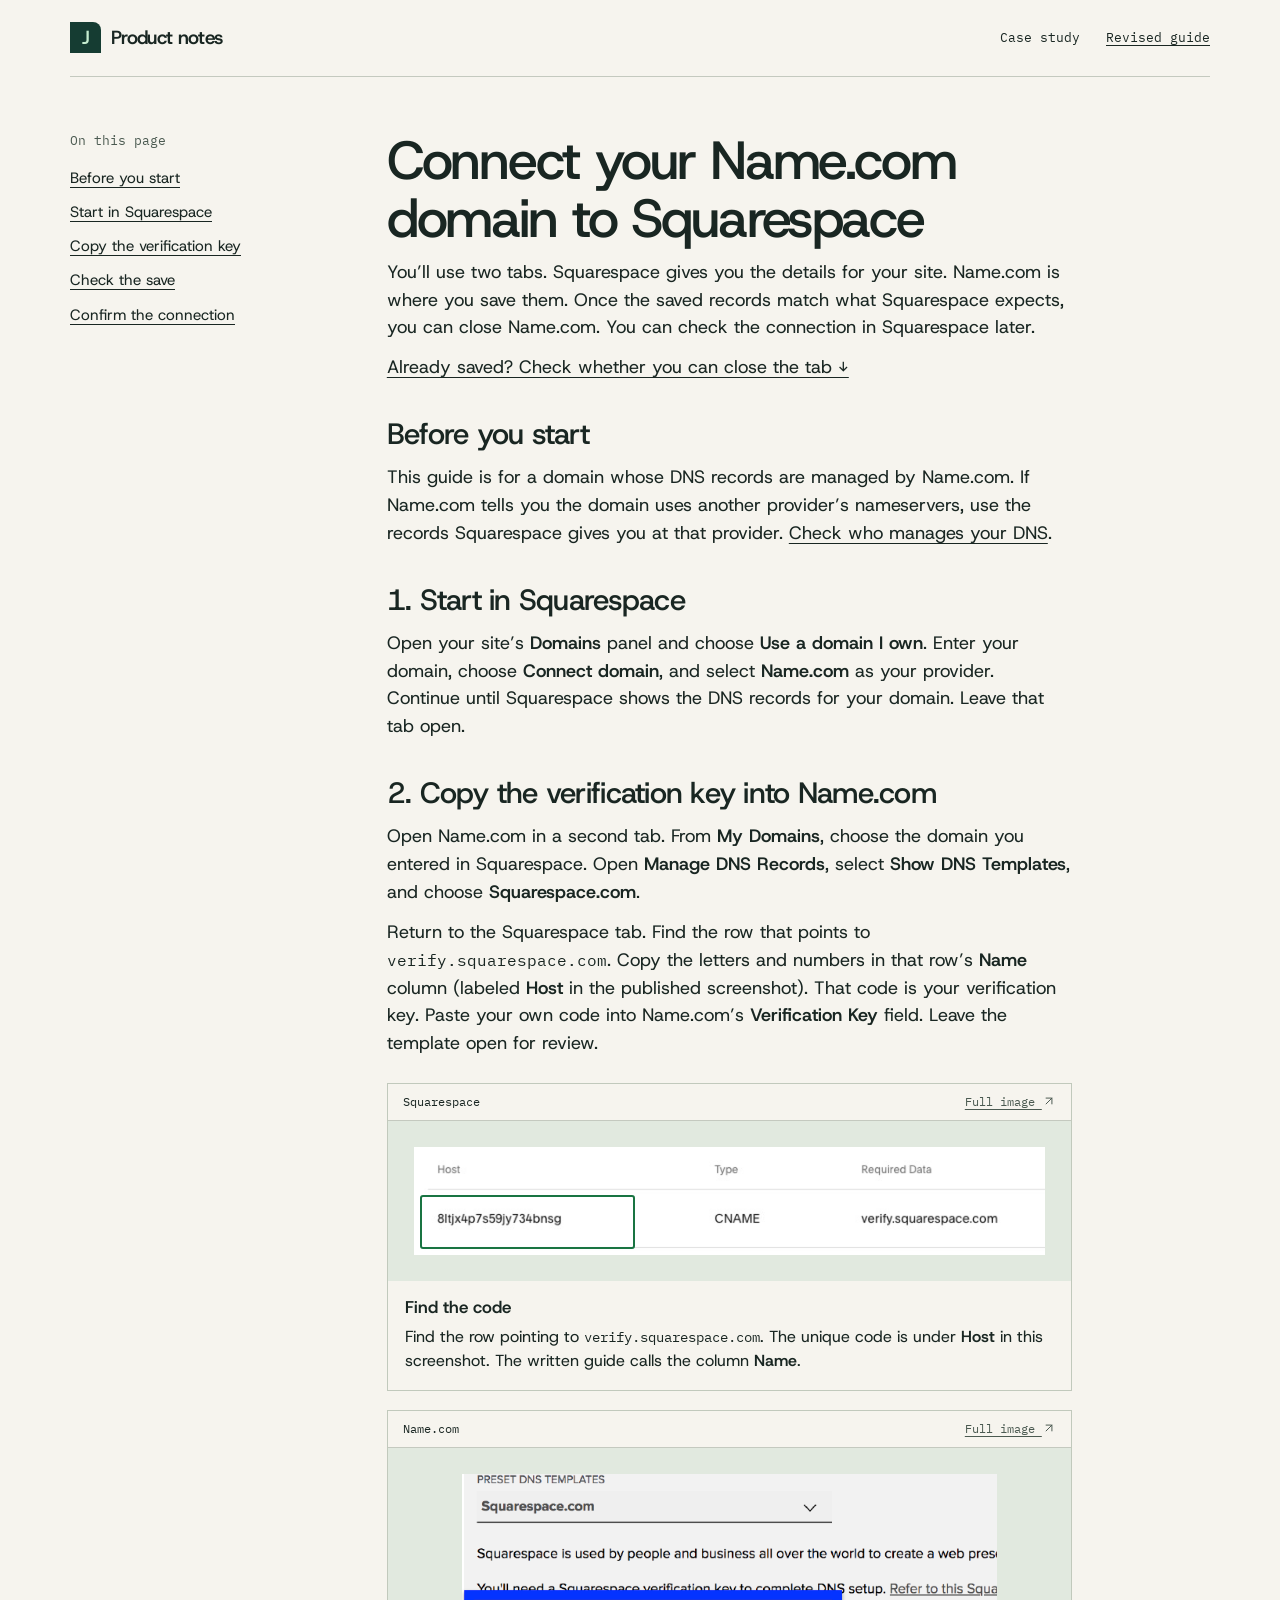
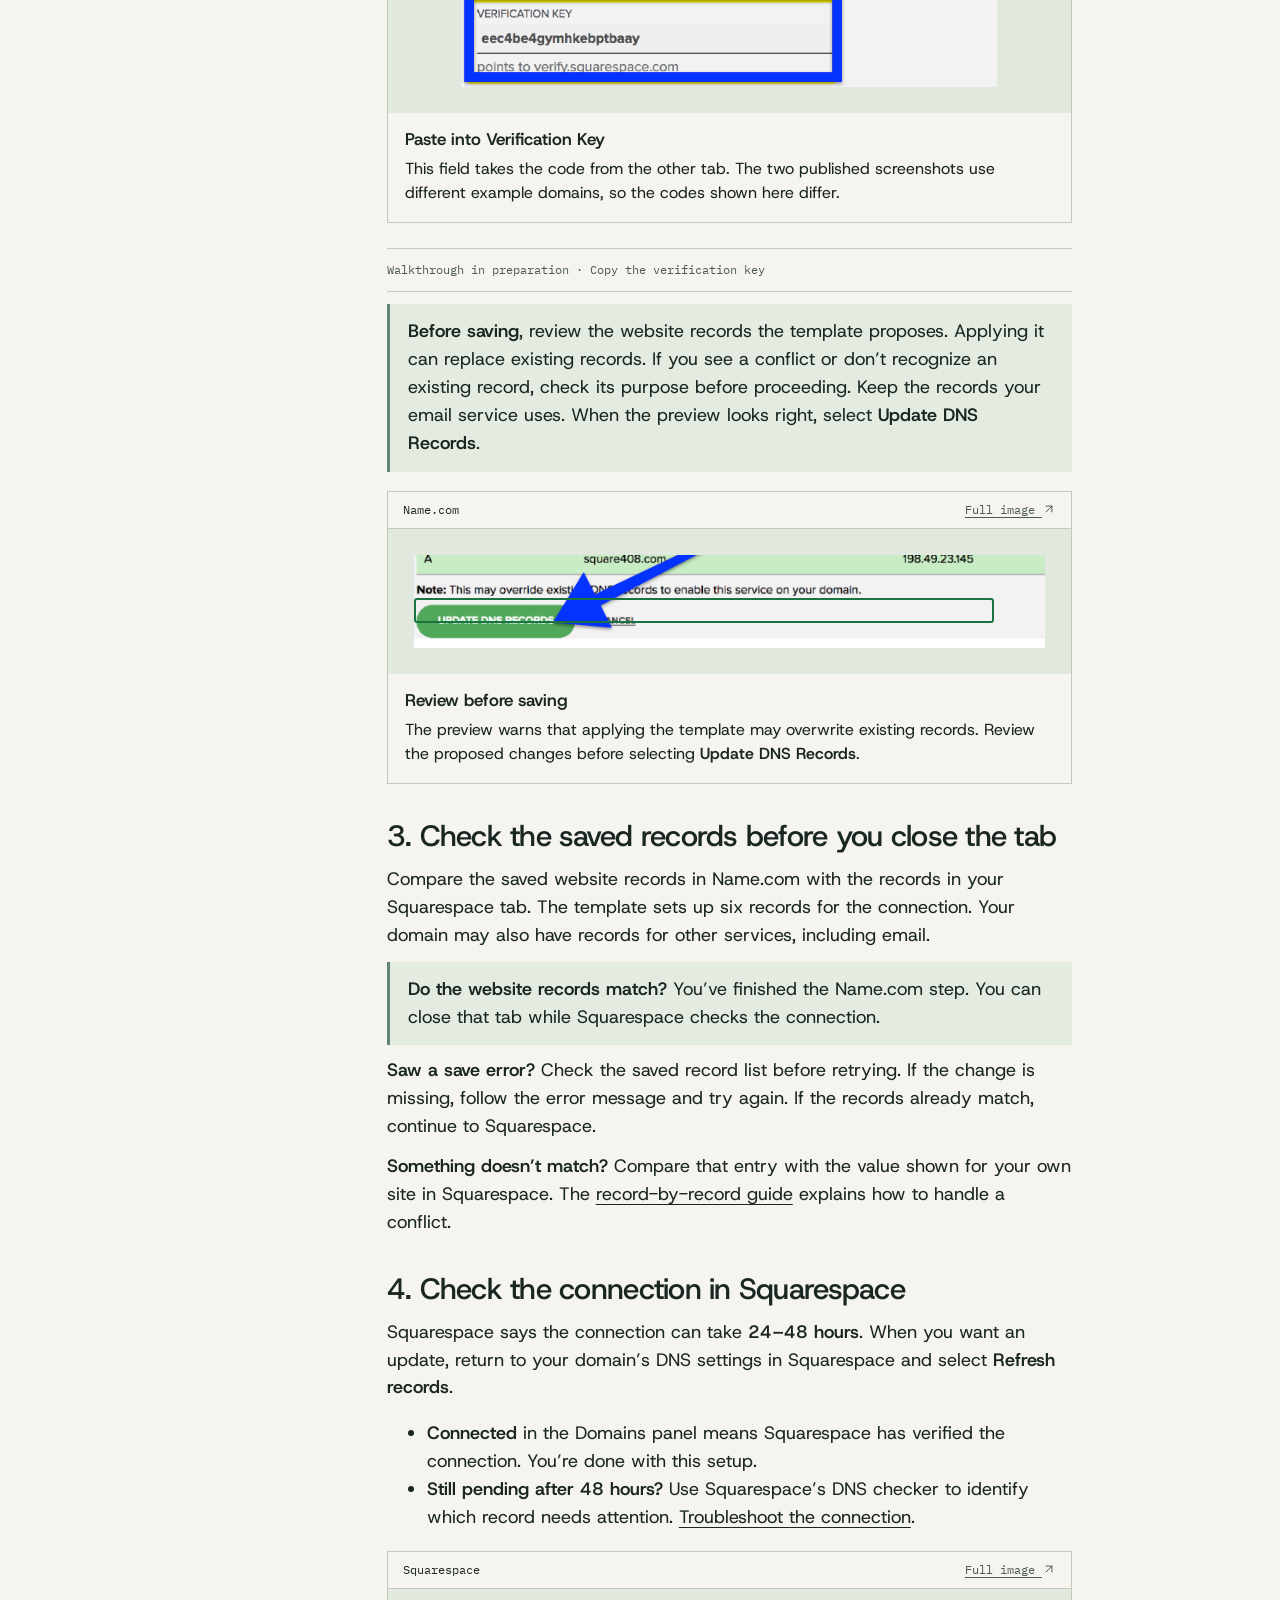
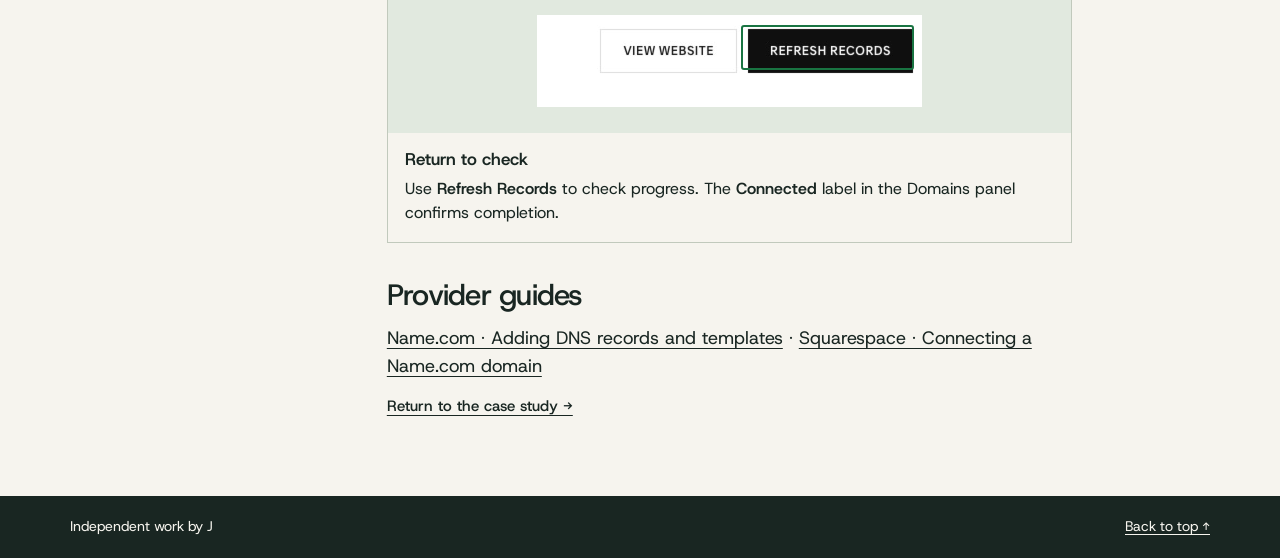
==== guide.html @ 5759372f "Make the guide shareable and illustrate the case study as a scrolling narrative" ====
<!doctype html>
<html lang="en">
<head>
  <meta charset="utf-8">
  <meta name="viewport" content="width=device-width, initial-scale=1">
  <meta name="theme-color" content="#153c32">
  <meta name="description" content="An independent guide to saving the correct DNS records and checking when your site is connected.">
  <title>Connect your Name.com domain to Squarespace · J’s product notes</title>
  <link rel="stylesheet" href="./assets/study.css">
</head>
<body>
  <a class="skip" href="#main">Skip to content</a>
  <header class="shell mast">
    <a class="identity" href="./index.html"><span class="monogram" aria-hidden="true">J</span>Product notes</a>
    <nav aria-label="Main navigation">
      <a href="./index.html">Case study</a>
      <a href="./guide.html" aria-current="page">Revised guide</a>
    </nav>
  </header>
  <main id="main">
    <div class="shell guide-layout">
      <aside><nav aria-label="Guide contents"><span>On this page</span>
        <a href="#before">Before you start</a><a href="#start">Start in Squarespace</a><a href="#key">Copy the verification key</a><a href="#check">Check the save</a><a href="#connection">Confirm the connection</a></nav></aside>
      <article class="article"><h1>Connect your Name.com domain to Squarespace</h1><p>You’ll use two tabs. Squarespace gives you the details for your site. Name.com is where you save them. Once the saved records match what Squarespace expects, you can close Name.com. You can check the connection in Squarespace later.</p><p><a href="#check">Already saved? Check whether you can close the tab ↓</a></p><h2 id="before">Before you start</h2><p>This guide is for a domain whose DNS records are managed by Name.com. If Name.com tells you the domain uses another provider’s nameservers, use the records Squarespace gives you at that provider. <a href="https://cs.name.com/hc/en-us/articles/205934547-Changing-nameservers-for-DNS-management">Check who manages your DNS</a>.</p><h2 id="start">1. Start in Squarespace</h2><p>Open your site’s <strong>Domains</strong> panel and choose <strong>Use a domain I own</strong>. Enter your domain, choose <strong>Connect domain</strong>, and select <strong>Name.com</strong> as your provider. Continue until Squarespace shows the DNS records for your domain. Leave that tab open.</p><h2 id="key">2. Copy the verification key into Name.com</h2><p>Open Name.com in a second tab. From <strong>My Domains</strong>, choose the domain you entered in Squarespace. Open <strong>Manage DNS Records</strong>, select <strong>Show DNS Templates</strong>, and choose <strong>Squarespace.com</strong>.</p><p>Return to the Squarespace tab. Find the row that points to <code>verify.squarespace.com</code>. Copy the letters and numbers in that row’s <strong>Name</strong> column (labeled <strong>Host</strong> in the published screenshot). That code is your verification key. Paste your own code into Name.com’s <strong>Verification Key</strong> field. Leave the template open for review.</p><div class="guide-pair"><figure class="evidence source">
      <div class="plate-head"><span>Squarespace</span><a href="https://support.squarespace.com/hc/article_attachments/29511641419021" aria-label="Open the full published Squarespace screenshot">Full image <svg aria-hidden="true" focusable="false"
  class="lucide lucide-arrow-up-right"
  xmlns="http://www.w3.org/2000/svg"
  width="24"
  height="24"
  viewBox="0 0 24 24"
  fill="none"
  stroke="currentColor"
  stroke-width="2"
  stroke-linecap="round"
  stroke-linejoin="round"
>
  <path d="M7 7h10v10" />
  <path d="M7 17 17 7" />
</svg>
</a></div>
      <div class="plate"><div class="crop"><img src="./assets/source-detail.webp" width="727" height="124" alt="Squarespace’s published DNS table. Its first row pairs a unique Host value with verify.squarespace.com."><span class="mark" aria-hidden="true"></span></div></div>
      <figcaption><strong>Find the code</strong><p>Find the row pointing to <code>verify.squarespace.com</code>. The unique code is under <b>Host</b> in this screenshot. The written guide calls the column <b>Name</b>.</p></figcaption>
    </figure><figure class="evidence field">
      <div class="plate-head"><span>Name.com</span><a href="https://support.squarespace.com/hc/article_attachments/44214864635917" aria-label="Open the full published Name.com screenshot">Full image <svg aria-hidden="true" focusable="false"
  class="lucide lucide-arrow-up-right"
  xmlns="http://www.w3.org/2000/svg"
  width="24"
  height="24"
  viewBox="0 0 24 24"
  fill="none"
  stroke="currentColor"
  stroke-width="2"
  stroke-linecap="round"
  stroke-linejoin="round"
>
  <path d="M7 7h10v10" />
  <path d="M7 17 17 7" />
</svg>
</a></div>
      <div class="plate"><div class="crop"><img src="./assets/field-detail.webp" width="535" height="213" alt="Name.com’s Squarespace preset with the Verification Key field outlined in blue."><span class="mark" aria-hidden="true"></span></div></div>
      <figcaption><strong>Paste into Verification Key</strong><p>This field takes the code from the other tab. The two published screenshots use different example domains, so the codes shown here differ.</p></figcaption>
    </figure></div><p class="planned">Walkthrough in preparation · Copy the verification key</p><p class="review"><strong>Before saving</strong>, review the website records the template proposes. Applying it can replace existing records. If you see a conflict or don’t recognize an existing record, check its purpose before proceeding. Keep the records your email service uses. When the preview looks right, select <strong>Update DNS Records</strong>.</p><figure class="evidence save">
      <div class="plate-head"><span>Name.com</span><a href="https://support.squarespace.com/hc/article_attachments/44214864635917" aria-label="Open the full published Name.com screenshot">Full image <svg aria-hidden="true" focusable="false"
  class="lucide lucide-arrow-up-right"
  xmlns="http://www.w3.org/2000/svg"
  width="24"
  height="24"
  viewBox="0 0 24 24"
  fill="none"
  stroke="currentColor"
  stroke-width="2"
  stroke-linecap="round"
  stroke-linejoin="round"
>
  <path d="M7 7h10v10" />
  <path d="M7 17 17 7" />
</svg>
</a></div>
      <div class="plate"><div class="crop"><img src="./assets/save-detail.webp" width="736" height="109" alt="The Name.com preview includes an overwrite warning immediately above Update DNS Records."><span class="mark" aria-hidden="true"></span></div></div>
      <figcaption><strong>Review before saving</strong><p>The preview warns that applying the template may overwrite existing records. Review the proposed changes before selecting <b>Update DNS Records</b>.</p></figcaption>
    </figure><h2 id="check">3. Check the saved records before you close the tab</h2><p>Compare the saved website records in Name.com with the records in your Squarespace tab. The template sets up six records for the connection. Your domain may also have records for other services, including email.</p><p class="stop"><strong>Do the website records match?</strong> You’ve finished the Name.com step. You can close that tab while Squarespace checks the connection.</p><p><strong>Saw a save error?</strong> Check the saved record list before retrying. If the change is missing, follow the error message and try again. If the records already match, continue to Squarespace.</p><p><strong>Something doesn’t match?</strong> Compare that entry with the value shown for your own site in Squarespace. The <a href="https://support.squarespace.com/hc/en-us/articles/205812418-Connecting-a-Name-com-domain-to-your-Squarespace-site">record-by-record guide</a> explains how to handle a conflict.</p><h2 id="connection">4. Check the connection in Squarespace</h2><p>Squarespace says the connection can take <strong>24–48 hours</strong>. When you want an update, return to your domain’s DNS settings in Squarespace and select <strong>Refresh records</strong>.</p><ul><li><strong>Connected</strong> in the Domains panel means Squarespace has verified the connection. You’re done with this setup.</li><li><strong>Still pending after 48 hours?</strong> Use Squarespace’s DNS checker to identify which record needs attention. <a href="https://support.squarespace.com/hc/en-us/articles/205812418-Connecting-a-Name-com-domain-to-your-Squarespace-site">Troubleshoot the connection</a>.</li></ul><figure class="evidence refresh">
      <div class="plate-head"><span>Squarespace</span><a href="https://support.squarespace.com/hc/article_attachments/29511641419021" aria-label="Open the full published Squarespace screenshot">Full image <svg aria-hidden="true" focusable="false"
  class="lucide lucide-arrow-up-right"
  xmlns="http://www.w3.org/2000/svg"
  width="24"
  height="24"
  viewBox="0 0 24 24"
  fill="none"
  stroke="currentColor"
  stroke-width="2"
  stroke-linecap="round"
  stroke-linejoin="round"
>
  <path d="M7 7h10v10" />
  <path d="M7 17 17 7" />
</svg>
</a></div>
      <div class="plate"><div class="crop"><img src="./assets/refresh-detail.webp" width="385" height="92" alt="Refresh Records button in Squarespace’s DNS settings."><span class="mark" aria-hidden="true"></span></div></div>
      <figcaption><strong>Return to check</strong><p>Use <b>Refresh Records</b> to check progress. The <b>Connected</b> label in the Domains panel confirms completion.</p></figcaption>
    </figure><h2 id="references">Provider guides</h2><p><a href="https://www.name.com/support/articles/206127137-adding-dns-records-and-templates">Name.com · Adding DNS records and templates</a> · <a href="https://support.squarespace.com/hc/en-us/articles/205812418-Connecting-a-Name-com-domain-to-your-Squarespace-site">Squarespace · Connecting a Name.com domain</a></p>
      <a class="textlink" href="./index.html#study">Return to the case study →</a></article>
    </div>
</main>
  <footer class="foot"><div class="shell"><span>Independent work by J</span><a href="#main">Back to top ↑</a></div></footer>
</body>
</html>
---- assets/study.css ----
@font-face{font-family:"Host Grotesk";font-weight:400;font-display:swap;src:url(./font-0.ttf) format("truetype")}
@font-face{font-family:"Host Grotesk";font-weight:500;font-display:swap;src:url(./font-1.ttf) format("truetype")}
@font-face{font-family:"Host Grotesk";font-weight:600;font-display:swap;src:url(./font-2.ttf) format("truetype")}
@font-face{font-family:"IBM Plex Mono";font-weight:400;font-display:swap;src:url(./font-3.ttf) format("truetype")}

:root {
  --paper: #f6f4ee;
  --ink: #192622;
  --forest: #153c32;
  --mint: #c5eccf;
  --muted: #4b5a51;
  --line: #c4c9bf;
  --ground: #eae8df;
  --mono: "IBM Plex Mono", monospace;
  --sans: "Host Grotesk", Arial, sans-serif;
}
* { box-sizing: border-box; }
html { scroll-behavior: smooth; }
body { margin: 0; background: var(--paper); color: var(--ink); font: 18px/1.55 var(--sans); }
h1, h2, p, figure, ol { margin: 0; }
h1, h2 { font-weight: 500; text-wrap: balance; }
a { color: inherit; text-underline-offset: .24em; }
a:hover { text-decoration-thickness: 2px; }
:focus-visible { outline: 3px solid #a15400; outline-offset: 4px; }
::selection { color: var(--ink); background: var(--mint); }
.shell { width: min(1140px, calc(100% - 80px)); margin-inline: auto; }
.skip { position: fixed; z-index: 2; top: -90px; padding: 10px; background: white; }
.skip:focus { top: 8px; }
.mast, .mast nav, .identity, .actions, .foot .shell { display: flex; align-items: center; }
.mast { justify-content: space-between; gap: 20px; padding-block: 20px; border-bottom: 1px solid var(--line); }
.identity { gap: 10px; text-decoration: none; font-size: 19px; font-weight: 600; letter-spacing: -.035em; }
.monogram { display: grid; place-items: center; width: 31px; height: 31px; background: var(--forest); color: var(--mint); border-radius: 0 8px 0 0; }
.mast nav { gap: 26px; }
.mast nav a { font: 13px/1.5 var(--mono); text-decoration: none; padding-block: 8px; }
.mast nav a[aria-current], .mast nav a:hover { text-decoration: underline; }
.hero { display: grid; grid-template-columns: 1.15fr 1fr; align-items: center; gap: clamp(36px,6vw,96px); padding-block: clamp(48px,6vw,86px); }
.lead h1 { font-size: clamp(68px,6.6vw,96px); line-height: .97; letter-spacing: -.04em; }
.deck { max-width: 38ch; margin-top: 20px; font-size: clamp(19px,1.55vw,22px); line-height: 1.45; }
.actions { gap: 18px; flex-wrap: wrap; margin-block: 25px; }
.action { display: inline-flex; gap: 14px; align-items: center; padding: 13px 19px; color: white; background: var(--forest); font-size: 16px; font-weight: 500; text-decoration: none; }
.action:hover { background: #245644; }
.quiet, .textlink { font-size: 15px; font-weight: 500; }
.byline, .provider, .handoff figcaption, .guide-layout aside span, .planned { font: 13px/1.55 var(--mono); }
.byline { color: var(--muted); }
.handoff { color: #f5f9ed; padding: clamp(28px,3vw,48px); background-color: var(--forest); background-image: radial-gradient(#335749 .8px, transparent .9px); background-size: 15px 15px; }
.handoff figcaption { margin-bottom: 26px; color: #dfefdb; }
.milestones { padding: 0; list-style: none; }
.milestones li { position: relative; padding-left: 32px; }
.milestones li + li { margin-top: 29px; }
.milestones li::before { content: ""; position: absolute; left: 0; top: 7px; height: 11px; width: 11px; background: var(--mint); border-radius: 50%; }
.milestones li:first-child::after { position: absolute; content: ""; left: 5px; border-left: 1px dashed #94ae99; top: 22px; bottom: -32px; }
.milestones li + li::before { background: var(--forest); border: 2px solid var(--mint); }
.provider { color: #e6efe1; }
.milestones strong { display: block; font-size: clamp(35px,3.5vw,52px); font-weight: 500; line-height: 1.15; letter-spacing: -.035em; }
.milestones li:first-child strong { color: var(--mint); }
.milestones p { max-width: 34ch; font-size: 16px; line-height: 1.45; margin-top: 4px; }
.study { background: var(--ground); padding-block: clamp(38px,4.5vw,68px); }
svg.lucide { width: 18px; height: 18px; vertical-align: -.18em; flex-shrink: 0; stroke-width: 1.7; }
.narrative { display: grid; grid-template-columns: 240px minmax(0, 775px); gap: clamp(36px, 7vw, 110px); justify-content: space-between; }
.toc nav { position: sticky; top: 28px; }
.toc h2 { font-size: 22px; letter-spacing: -.025em; margin: 0 0 12px; }
.toc a { display: flex; align-items: center; gap: 11px; padding: 8px 0; color: var(--muted); font-size: 15px; text-decoration: none; }
.toc svg { color: #316348; }
.toc a:hover, .toc a[aria-current="location"] { color: var(--ink); text-decoration: underline; }
.story, .article { min-width: 0; }
.chapter { padding-block: 40px; border-top: 1px solid #adb8ab; scroll-margin-top: 20px; }
.chapter:first-child { padding-top: 0; border-top: none; }
.chapter:last-child { padding-bottom: 0; }
.chapter h2 { font-size: clamp(31px,3.2vw,46px); line-height: 1.08; letter-spacing: -.038em; margin: 0 0 19px; }
.chapter > p { max-width: 65ch; margin: 0 0 14px; }
.chapter > :last-child { margin-bottom: 0; }
.pair, .guide-pair { margin: 25px 0; }
.evidence { background: var(--paper); border: 1px solid #c1c9bc; margin: 19px 0; }
.plate-head { display:flex; align-items:center; justify-content:space-between; gap:12px; padding:9px 15px; font:12px/1.5 var(--mono); border-bottom:1px solid var(--line); }
.plate-head a { color: var(--muted); }
.plate-head svg { width:14px; height:14px; }
.plate { background: #e1e9df; padding: clamp(12px,2.2vw,26px); }
.crop { position: relative; width: 100%; overflow:hidden; margin-inline:auto; background:white; }
.crop img { display:block; width:100%; height:auto; }
.field .crop { max-width: 535px; }
.refresh .crop { max-width: 385px; }
.evidence .mark { position:absolute; pointer-events:none; border:2px solid #197442; border-radius:3px; }
.source .mark { left:1%; width:34%; top:44%; height:51%; }
.field .mark { display:none; }
.save .mark { left:0; width:92%; top:46%; height:27%; }
.refresh .mark { right:2%; width:45%; top:11%; height:49%; }
.evidence figcaption { padding:13px 17px 17px; }
.evidence figcaption strong { font-size:17px; font-weight:600; }
.evidence figcaption p, .article .evidence figcaption p { margin:3px 0 0; font-size:16px; line-height:1.5; }
.chapter blockquote { margin:24px 0; background: #dbe8d9; border-left:3px solid #467455; padding: 18px 24px; font-size:clamp(20px,2vw,28px); letter-spacing:-.02em; line-height:1.38; }
.decision-list { margin:20px 0; display:grid; grid-template-columns:minmax(135px, .8fr) 1.65fr; }
.decision-list dt, .decision-list dd { border-top:1px solid var(--line); padding:12px 0; }
.decision-list dt { padding-right:16px; font-weight:600; }
.decision-list dd { margin:0; }
code { font: .87em var(--mono); overflow-wrap: anywhere; }
.sources { display:grid; grid-template-columns:1fr 1.85fr; gap:24px; }
.sources { padding-block: 34px; }
.sources h2 { font-size: 22px; }
.sources a { display: block; width: fit-content; font-size: 16px; margin-block: 3px; }
.foot { color: var(--paper); background: var(--ink); }
.foot .shell { justify-content: space-between; gap: 20px; padding-block: 20px; font-size: 14px; }
.guide-layout { display: grid; grid-template-columns: 240px minmax(0, 685px); gap: clamp(28px,6vw,90px); padding-block: 54px 76px; }
.guide-layout aside nav { position: sticky; top: 24px; display: grid; gap: 11px; }
.guide-layout aside span { color: var(--muted); margin-bottom: 5px; }
.guide-layout aside a { font-size: 15px; }
.article h1 { font-size: clamp(42px,4.2vw,62px); letter-spacing: -.04em; line-height: 1.08; }
.article h2 { font-size: clamp(25px,2.3vw,32px); letter-spacing: -.025em; line-height: 1.22; margin: 34px 0 10px; scroll-margin-top: 24px; }
.article p { margin: 12px 0; }
.article table { border-collapse: collapse; width: 100%; }
.article th, .article td { text-align: left; padding: 9px; border-bottom: 1px solid var(--line); vertical-align: top; }
.article .stop, .article .review { padding: 14px 18px; border-left: 3px solid #638574; background: #e4ece1; }
.article .planned { font-size: 12px; padding-block: 12px; border-block: 1px solid var(--line); color: var(--muted); }
.article a { overflow-wrap:anywhere; }
@media (max-width: 780px) {
  .shell { width: calc(100% - 40px); }
  .mast { padding-block: 12px; }
  .mast nav { gap: 16px; }
  .hero { grid-template-columns: 1fr; gap: 26px; padding-block: 35px; }
  .lead h1 { font-size: clamp(55px,10vw,74px); }
  .lead h1 br { display: none; }
  .milestones { display: grid; grid-template-columns: 1fr 1fr; gap: 18px; }
  .milestones li { padding-left: 0; }
  .milestones li + li { margin: 0; }
  .milestones li::before, .milestones li:first-child::after { display: none; }
  .milestones li + li { padding-left: 16px; border-left: 1px solid #62806b; }
  .handoff { padding: 21px; }
  .handoff figcaption { margin-bottom: 13px; }
  .milestones strong { font-size: clamp(25px,5.7vw,38px); }
  .milestones p { font-size: 15px; }
  .narrative, .sources, .guide-layout { grid-template-columns: 1fr; gap: 20px; }
  .toc { border-bottom:1px solid var(--line); padding-bottom:20px; }
  .toc nav { display:flex; flex-wrap:wrap; position: static; gap:4px 16px; }
  .toc h2 { flex-basis:100%; margin:0; }
  .toc a { font-size:14px; gap:6px; padding:4px 0; }
  .chapter { padding-block:28px; }
  .guide-layout { padding-top: 28px; }
  .guide-layout aside { display: none; }

}
@media (max-width: 420px) {
  .mast nav { gap: 12px; }
  .mast nav a { font-size: 12px; }
  .identity { gap: 6px; font-size: 16px; }
  .monogram { width: 27px; height: 27px; }
  .actions { gap: 12px; }
  .decision-list { display:block; }
  .decision-list dt { padding-bottom:2px; }
  .decision-list dd { border:0; padding-top:0; }
  .article table { font-size: 15px; }
}
@media (prefers-reduced-motion: reduce) { html { scroll-behavior: auto; } }
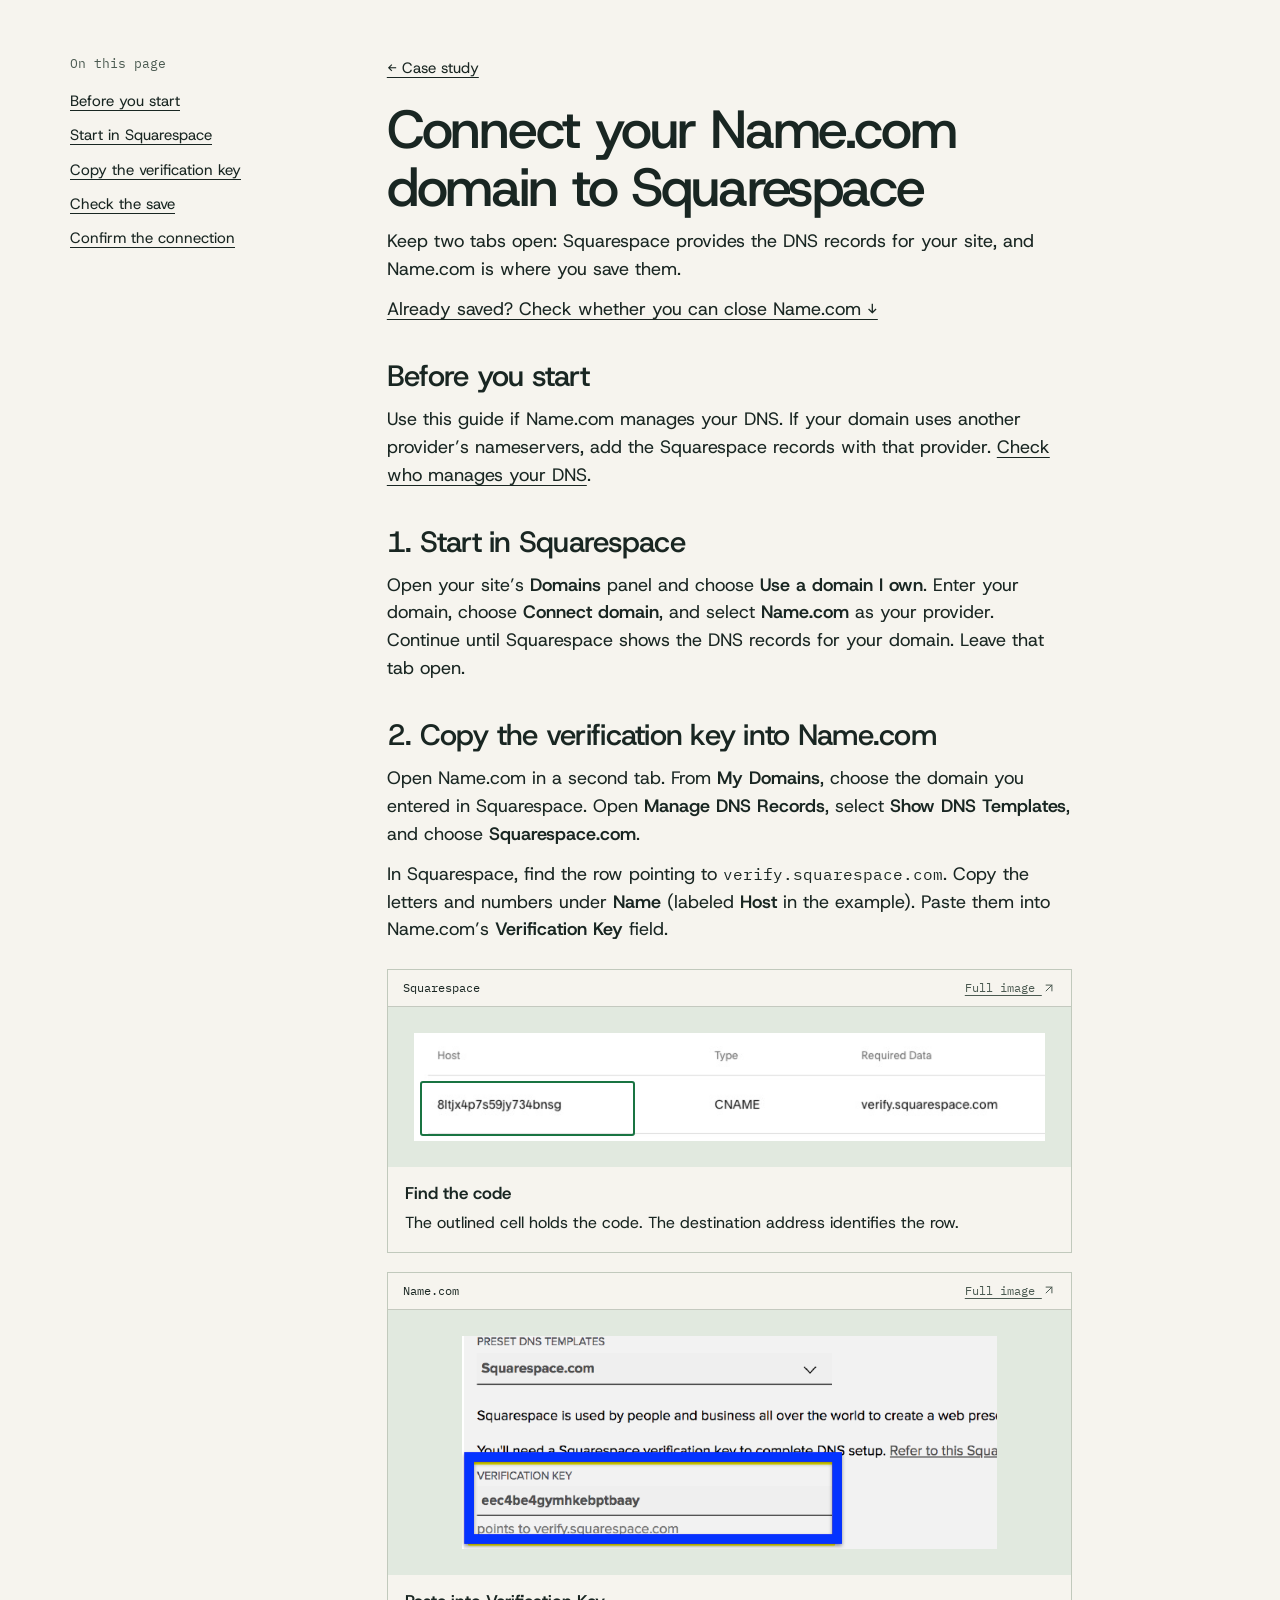
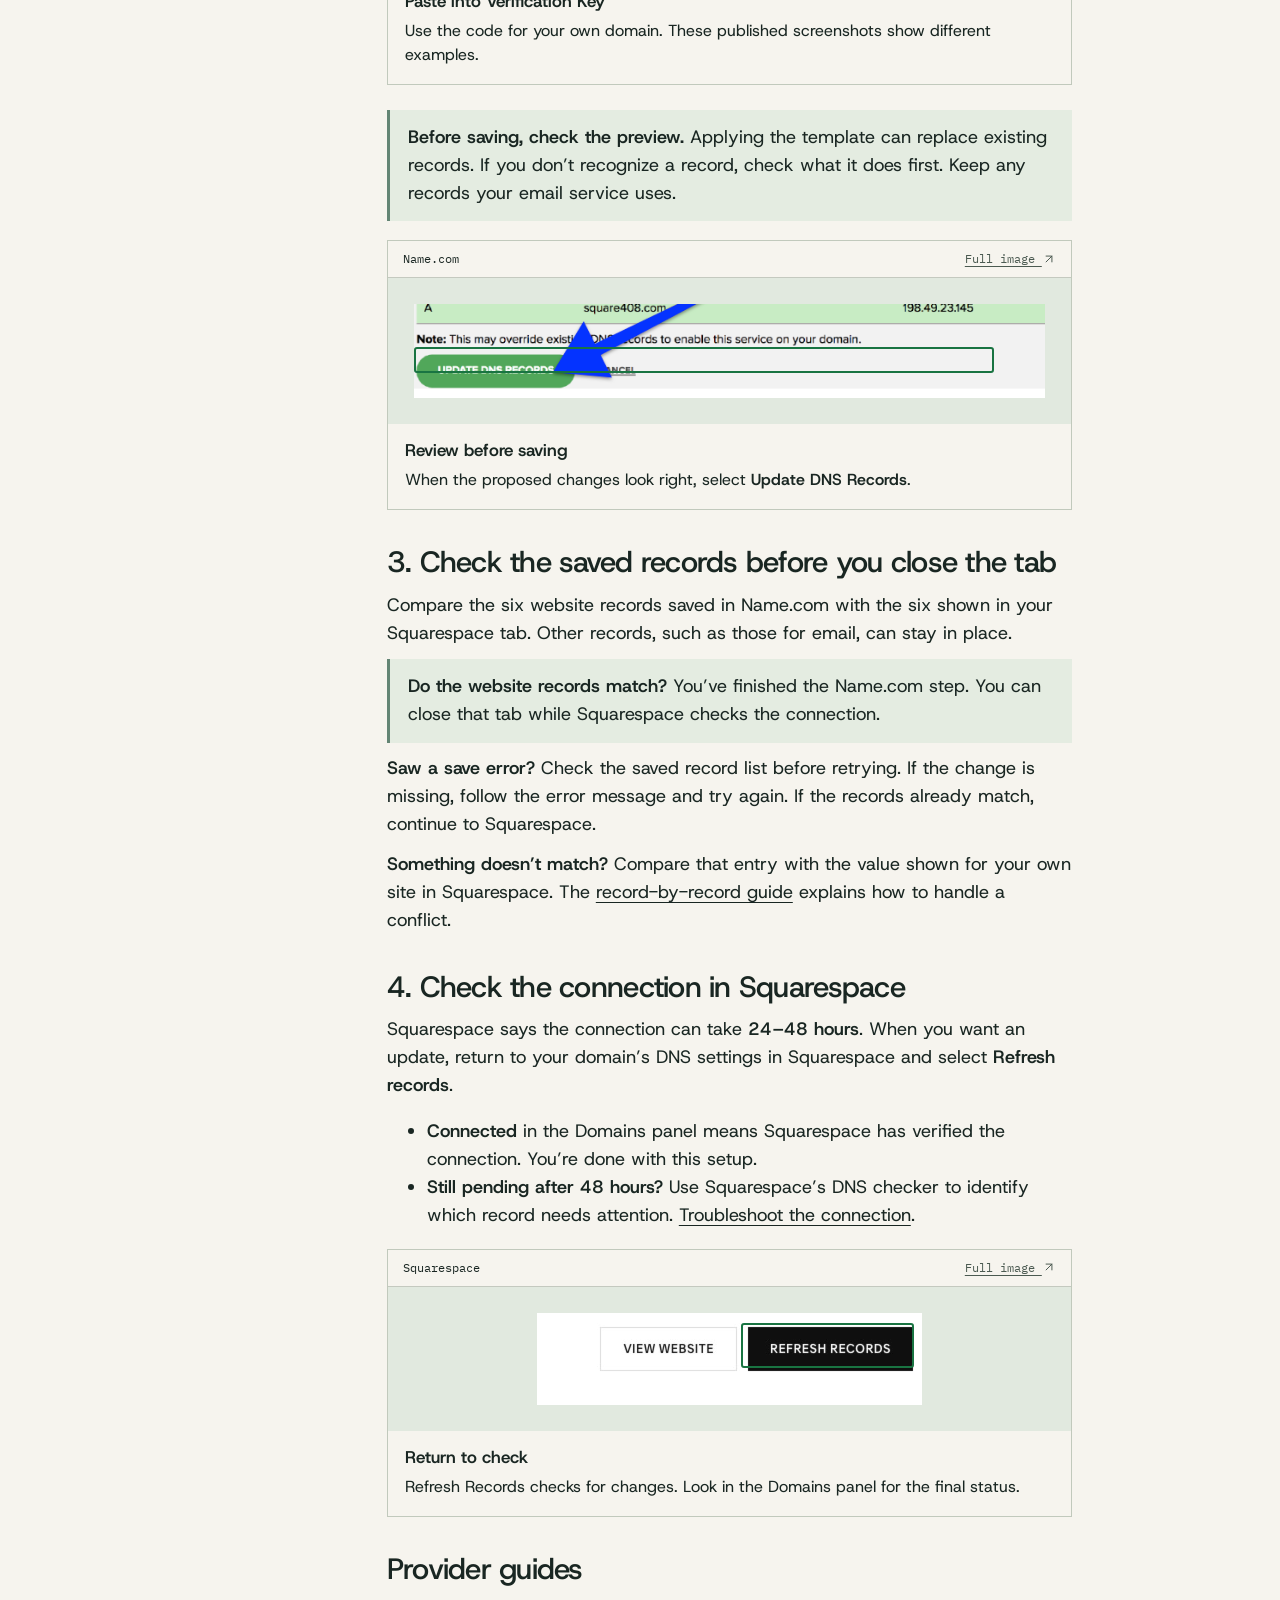
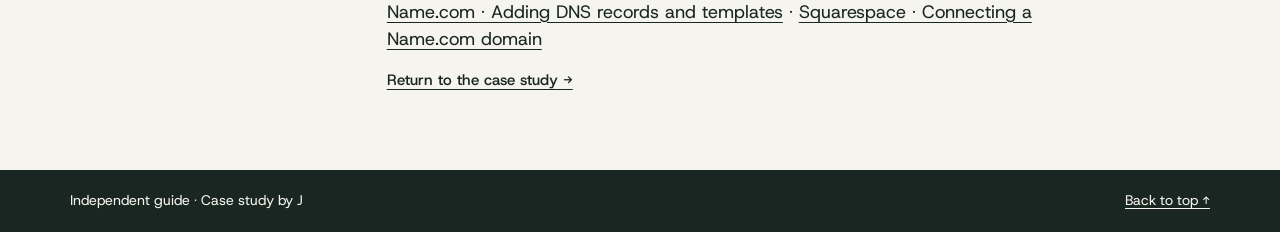
==== commit 2c1235e9: "Remove the branded header and sharpen the product rationale" ====
--- a/guide.html
+++ b/guide.html
@@ -5,23 +5,16 @@
   <meta name="viewport" content="width=device-width, initial-scale=1">
   <meta name="theme-color" content="#153c32">
   <meta name="description" content="An independent guide to saving the correct DNS records and checking when your site is connected.">
-  <title>Connect your Name.com domain to Squarespace · J’s product notes</title>
+  <title>Connect your Name.com domain to Squarespace · Independent guide</title>
   <link rel="stylesheet" href="./assets/study.css">
 </head>
 <body>
   <a class="skip" href="#main">Skip to content</a>
-  <header class="shell mast">
-    <a class="identity" href="./index.html"><span class="monogram" aria-hidden="true">J</span>Product notes</a>
-    <nav aria-label="Main navigation">
-      <a href="./index.html">Case study</a>
-      <a href="./guide.html" aria-current="page">Revised guide</a>
-    </nav>
-  </header>
   <main id="main">
     <div class="shell guide-layout">
       <aside><nav aria-label="Guide contents"><span>On this page</span>
         <a href="#before">Before you start</a><a href="#start">Start in Squarespace</a><a href="#key">Copy the verification key</a><a href="#check">Check the save</a><a href="#connection">Confirm the connection</a></nav></aside>
-      <article class="article"><h1>Connect your Name.com domain to Squarespace</h1><p>You’ll use two tabs. Squarespace gives you the details for your site. Name.com is where you save them. Once the saved records match what Squarespace expects, you can close Name.com. You can check the connection in Squarespace later.</p><p><a href="#check">Already saved? Check whether you can close the tab ↓</a></p><h2 id="before">Before you start</h2><p>This guide is for a domain whose DNS records are managed by Name.com. If Name.com tells you the domain uses another provider’s nameservers, use the records Squarespace gives you at that provider. <a href="https://cs.name.com/hc/en-us/articles/205934547-Changing-nameservers-for-DNS-management">Check who manages your DNS</a>.</p><h2 id="start">1. Start in Squarespace</h2><p>Open your site’s <strong>Domains</strong> panel and choose <strong>Use a domain I own</strong>. Enter your domain, choose <strong>Connect domain</strong>, and select <strong>Name.com</strong> as your provider. Continue until Squarespace shows the DNS records for your domain. Leave that tab open.</p><h2 id="key">2. Copy the verification key into Name.com</h2><p>Open Name.com in a second tab. From <strong>My Domains</strong>, choose the domain you entered in Squarespace. Open <strong>Manage DNS Records</strong>, select <strong>Show DNS Templates</strong>, and choose <strong>Squarespace.com</strong>.</p><p>Return to the Squarespace tab. Find the row that points to <code>verify.squarespace.com</code>. Copy the letters and numbers in that row’s <strong>Name</strong> column (labeled <strong>Host</strong> in the published screenshot). That code is your verification key. Paste your own code into Name.com’s <strong>Verification Key</strong> field. Leave the template open for review.</p><div class="guide-pair"><figure class="evidence source">
+      <article class="article"><a class="backlink" href="./index.html">← Case study</a><h1>Connect your Name.com domain to Squarespace</h1><p>Keep two tabs open: Squarespace provides the DNS records for your site, and Name.com is where you save them.</p><p><a href="#check">Already saved? Check whether you can close Name.com ↓</a></p><h2 id="before">Before you start</h2><p>Use this guide if Name.com manages your DNS. If your domain uses another provider’s nameservers, add the Squarespace records with that provider. <a href="https://cs.name.com/hc/en-us/articles/205934547-Changing-nameservers-for-DNS-management">Check who manages your DNS</a>.</p><h2 id="start">1. Start in Squarespace</h2><p>Open your site’s <strong>Domains</strong> panel and choose <strong>Use a domain I own</strong>. Enter your domain, choose <strong>Connect domain</strong>, and select <strong>Name.com</strong> as your provider. Continue until Squarespace shows the DNS records for your domain. Leave that tab open.</p><h2 id="key">2. Copy the verification key into Name.com</h2><p>Open Name.com in a second tab. From <strong>My Domains</strong>, choose the domain you entered in Squarespace. Open <strong>Manage DNS Records</strong>, select <strong>Show DNS Templates</strong>, and choose <strong>Squarespace.com</strong>.</p><p>In Squarespace, find the row pointing to <code>verify.squarespace.com</code>. Copy the letters and numbers under <strong>Name</strong> (labeled <strong>Host</strong> in the example). Paste them into Name.com’s <strong>Verification Key</strong> field.</p><div class="guide-pair"><figure class="evidence source">
       <div class="plate-head"><span>Squarespace</span><a href="https://support.squarespace.com/hc/article_attachments/29511641419021" aria-label="Open the full published Squarespace screenshot">Full image <svg aria-hidden="true" focusable="false"
   class="lucide lucide-arrow-up-right"
   xmlns="http://www.w3.org/2000/svg"
@@ -39,7 +32,7 @@
 </svg>
 </a></div>
       <div class="plate"><div class="crop"><img src="./assets/source-detail.webp" width="727" height="124" alt="Squarespace’s published DNS table. Its first row pairs a unique Host value with verify.squarespace.com."><span class="mark" aria-hidden="true"></span></div></div>
-      <figcaption><strong>Find the code</strong><p>Find the row pointing to <code>verify.squarespace.com</code>. The unique code is under <b>Host</b> in this screenshot. The written guide calls the column <b>Name</b>.</p></figcaption>
+      <figcaption><strong>Find the code</strong><p>The outlined cell holds the code. The destination address identifies the row.</p></figcaption>
     </figure><figure class="evidence field">
       <div class="plate-head"><span>Name.com</span><a href="https://support.squarespace.com/hc/article_attachments/44214864635917" aria-label="Open the full published Name.com screenshot">Full image <svg aria-hidden="true" focusable="false"
   class="lucide lucide-arrow-up-right"
@@ -58,8 +51,8 @@
 </svg>
 </a></div>
       <div class="plate"><div class="crop"><img src="./assets/field-detail.webp" width="535" height="213" alt="Name.com’s Squarespace preset with the Verification Key field outlined in blue."><span class="mark" aria-hidden="true"></span></div></div>
-      <figcaption><strong>Paste into Verification Key</strong><p>This field takes the code from the other tab. The two published screenshots use different example domains, so the codes shown here differ.</p></figcaption>
-    </figure></div><p class="planned">Walkthrough in preparation · Copy the verification key</p><p class="review"><strong>Before saving</strong>, review the website records the template proposes. Applying it can replace existing records. If you see a conflict or don’t recognize an existing record, check its purpose before proceeding. Keep the records your email service uses. When the preview looks right, select <strong>Update DNS Records</strong>.</p><figure class="evidence save">
+      <figcaption><strong>Paste into Verification Key</strong><p>Use the code for your own domain. These published screenshots show different examples.</p></figcaption>
+    </figure></div><p class="review"><strong>Before saving, check the preview.</strong> Applying the template can replace existing records. If you don’t recognize a record, check what it does first. Keep any records your email service uses.</p><figure class="evidence save">
       <div class="plate-head"><span>Name.com</span><a href="https://support.squarespace.com/hc/article_attachments/44214864635917" aria-label="Open the full published Name.com screenshot">Full image <svg aria-hidden="true" focusable="false"
   class="lucide lucide-arrow-up-right"
   xmlns="http://www.w3.org/2000/svg"
@@ -77,8 +70,8 @@
 </svg>
 </a></div>
       <div class="plate"><div class="crop"><img src="./assets/save-detail.webp" width="736" height="109" alt="The Name.com preview includes an overwrite warning immediately above Update DNS Records."><span class="mark" aria-hidden="true"></span></div></div>
-      <figcaption><strong>Review before saving</strong><p>The preview warns that applying the template may overwrite existing records. Review the proposed changes before selecting <b>Update DNS Records</b>.</p></figcaption>
-    </figure><h2 id="check">3. Check the saved records before you close the tab</h2><p>Compare the saved website records in Name.com with the records in your Squarespace tab. The template sets up six records for the connection. Your domain may also have records for other services, including email.</p><p class="stop"><strong>Do the website records match?</strong> You’ve finished the Name.com step. You can close that tab while Squarespace checks the connection.</p><p><strong>Saw a save error?</strong> Check the saved record list before retrying. If the change is missing, follow the error message and try again. If the records already match, continue to Squarespace.</p><p><strong>Something doesn’t match?</strong> Compare that entry with the value shown for your own site in Squarespace. The <a href="https://support.squarespace.com/hc/en-us/articles/205812418-Connecting-a-Name-com-domain-to-your-Squarespace-site">record-by-record guide</a> explains how to handle a conflict.</p><h2 id="connection">4. Check the connection in Squarespace</h2><p>Squarespace says the connection can take <strong>24–48 hours</strong>. When you want an update, return to your domain’s DNS settings in Squarespace and select <strong>Refresh records</strong>.</p><ul><li><strong>Connected</strong> in the Domains panel means Squarespace has verified the connection. You’re done with this setup.</li><li><strong>Still pending after 48 hours?</strong> Use Squarespace’s DNS checker to identify which record needs attention. <a href="https://support.squarespace.com/hc/en-us/articles/205812418-Connecting-a-Name-com-domain-to-your-Squarespace-site">Troubleshoot the connection</a>.</li></ul><figure class="evidence refresh">
+      <figcaption><strong>Review before saving</strong><p>When the proposed changes look right, select <b>Update DNS Records</b>.</p></figcaption>
+    </figure><h2 id="check">3. Check the saved records before you close the tab</h2><p>Compare the six website records saved in Name.com with the six shown in your Squarespace tab. Other records, such as those for email, can stay in place.</p><p class="stop"><strong>Do the website records match?</strong> You’ve finished the Name.com step. You can close that tab while Squarespace checks the connection.</p><p><strong>Saw a save error?</strong> Check the saved record list before retrying. If the change is missing, follow the error message and try again. If the records already match, continue to Squarespace.</p><p><strong>Something doesn’t match?</strong> Compare that entry with the value shown for your own site in Squarespace. The <a href="https://support.squarespace.com/hc/en-us/articles/205812418-Connecting-a-Name-com-domain-to-your-Squarespace-site">record-by-record guide</a> explains how to handle a conflict.</p><h2 id="connection">4. Check the connection in Squarespace</h2><p>Squarespace says the connection can take <strong>24–48 hours</strong>. When you want an update, return to your domain’s DNS settings in Squarespace and select <strong>Refresh records</strong>.</p><ul><li><strong>Connected</strong> in the Domains panel means Squarespace has verified the connection. You’re done with this setup.</li><li><strong>Still pending after 48 hours?</strong> Use Squarespace’s DNS checker to identify which record needs attention. <a href="https://support.squarespace.com/hc/en-us/articles/205812418-Connecting-a-Name-com-domain-to-your-Squarespace-site">Troubleshoot the connection</a>.</li></ul><figure class="evidence refresh">
       <div class="plate-head"><span>Squarespace</span><a href="https://support.squarespace.com/hc/article_attachments/29511641419021" aria-label="Open the full published Squarespace screenshot">Full image <svg aria-hidden="true" focusable="false"
   class="lucide lucide-arrow-up-right"
   xmlns="http://www.w3.org/2000/svg"
@@ -96,11 +89,11 @@
 </svg>
 </a></div>
       <div class="plate"><div class="crop"><img src="./assets/refresh-detail.webp" width="385" height="92" alt="Refresh Records button in Squarespace’s DNS settings."><span class="mark" aria-hidden="true"></span></div></div>
-      <figcaption><strong>Return to check</strong><p>Use <b>Refresh Records</b> to check progress. The <b>Connected</b> label in the Domains panel confirms completion.</p></figcaption>
+      <figcaption><strong>Return to check</strong><p>Refresh Records checks for changes. Look in the Domains panel for the final status.</p></figcaption>
     </figure><h2 id="references">Provider guides</h2><p><a href="https://www.name.com/support/articles/206127137-adding-dns-records-and-templates">Name.com · Adding DNS records and templates</a> · <a href="https://support.squarespace.com/hc/en-us/articles/205812418-Connecting-a-Name-com-domain-to-your-Squarespace-site">Squarespace · Connecting a Name.com domain</a></p>
       <a class="textlink" href="./index.html#study">Return to the case study →</a></article>
     </div>
 </main>
-  <footer class="foot"><div class="shell"><span>Independent work by J</span><a href="#main">Back to top ↑</a></div></footer>
+  <footer class="foot"><div class="shell"><span>Independent guide · Case study by J</span><a href="#main">Back to top ↑</a></div></footer>
 </body>
 </html>
--- a/assets/study.css
+++ b/assets/study.css
@@ -26,21 +26,21 @@
 .shell { width: min(1140px, calc(100% - 80px)); margin-inline: auto; }
 .skip { position: fixed; z-index: 2; top: -90px; padding: 10px; background: white; }
 .skip:focus { top: 8px; }
-.mast, .mast nav, .identity, .actions, .foot .shell { display: flex; align-items: center; }
-.mast { justify-content: space-between; gap: 20px; padding-block: 20px; border-bottom: 1px solid var(--line); }
-.identity { gap: 10px; text-decoration: none; font-size: 19px; font-weight: 600; letter-spacing: -.035em; }
-.monogram { display: grid; place-items: center; width: 31px; height: 31px; background: var(--forest); color: var(--mint); border-radius: 0 8px 0 0; }
-.mast nav { gap: 26px; }
-.mast nav a { font: 13px/1.5 var(--mono); text-decoration: none; padding-block: 8px; }
-.mast nav a[aria-current], .mast nav a:hover { text-decoration: underline; }
+
+
+
+
+
+
+
 .hero { display: grid; grid-template-columns: 1.15fr 1fr; align-items: center; gap: clamp(36px,6vw,96px); padding-block: clamp(48px,6vw,86px); }
 .lead h1 { font-size: clamp(68px,6.6vw,96px); line-height: .97; letter-spacing: -.04em; }
 .deck { max-width: 38ch; margin-top: 20px; font-size: clamp(19px,1.55vw,22px); line-height: 1.45; }
-.actions { gap: 18px; flex-wrap: wrap; margin-block: 25px; }
+.actions { display: flex; align-items: center; gap: 18px; flex-wrap: wrap; margin-block: 25px; }
 .action { display: inline-flex; gap: 14px; align-items: center; padding: 13px 19px; color: white; background: var(--forest); font-size: 16px; font-weight: 500; text-decoration: none; }
 .action:hover { background: #245644; }
 .quiet, .textlink { font-size: 15px; font-weight: 500; }
-.byline, .provider, .handoff figcaption, .guide-layout aside span, .planned { font: 13px/1.55 var(--mono); }
+.byline, .provider, .handoff figcaption, .guide-layout aside span { font: 13px/1.55 var(--mono); }
 .byline { color: var(--muted); }
 .handoff { color: #f5f9ed; padding: clamp(28px,3vw,48px); background-color: var(--forest); background-image: radial-gradient(#335749 .8px, transparent .9px); background-size: 15px 15px; }
 .handoff figcaption { margin-bottom: 26px; color: #dfefdb; }
@@ -98,23 +98,23 @@
 .sources h2 { font-size: 22px; }
 .sources a { display: block; width: fit-content; font-size: 16px; margin-block: 3px; }
 .foot { color: var(--paper); background: var(--ink); }
-.foot .shell { justify-content: space-between; gap: 20px; padding-block: 20px; font-size: 14px; }
+.foot .shell { display: flex; align-items: center; justify-content: space-between; gap: 20px; padding-block: 20px; font-size: 14px; }
 .guide-layout { display: grid; grid-template-columns: 240px minmax(0, 685px); gap: clamp(28px,6vw,90px); padding-block: 54px 76px; }
 .guide-layout aside nav { position: sticky; top: 24px; display: grid; gap: 11px; }
 .guide-layout aside span { color: var(--muted); margin-bottom: 5px; }
 .guide-layout aside a { font-size: 15px; }
+.backlink { display: inline-block; font-size: 15px; margin-bottom: 20px; }
 .article h1 { font-size: clamp(42px,4.2vw,62px); letter-spacing: -.04em; line-height: 1.08; }
 .article h2 { font-size: clamp(25px,2.3vw,32px); letter-spacing: -.025em; line-height: 1.22; margin: 34px 0 10px; scroll-margin-top: 24px; }
 .article p { margin: 12px 0; }
 .article table { border-collapse: collapse; width: 100%; }
 .article th, .article td { text-align: left; padding: 9px; border-bottom: 1px solid var(--line); vertical-align: top; }
 .article .stop, .article .review { padding: 14px 18px; border-left: 3px solid #638574; background: #e4ece1; }
-.article .planned { font-size: 12px; padding-block: 12px; border-block: 1px solid var(--line); color: var(--muted); }
 .article a { overflow-wrap:anywhere; }
 @media (max-width: 780px) {
   .shell { width: calc(100% - 40px); }
-  .mast { padding-block: 12px; }
-  .mast nav { gap: 16px; }
+
+
   .hero { grid-template-columns: 1fr; gap: 26px; padding-block: 35px; }
   .lead h1 { font-size: clamp(55px,10vw,74px); }
   .lead h1 br { display: none; }
@@ -138,10 +138,10 @@
 
 }
 @media (max-width: 420px) {
-  .mast nav { gap: 12px; }
-  .mast nav a { font-size: 12px; }
-  .identity { gap: 6px; font-size: 16px; }
-  .monogram { width: 27px; height: 27px; }
+
+
+
+
   .actions { gap: 12px; }
   .decision-list { display:block; }
   .decision-list dt { padding-bottom:2px; }
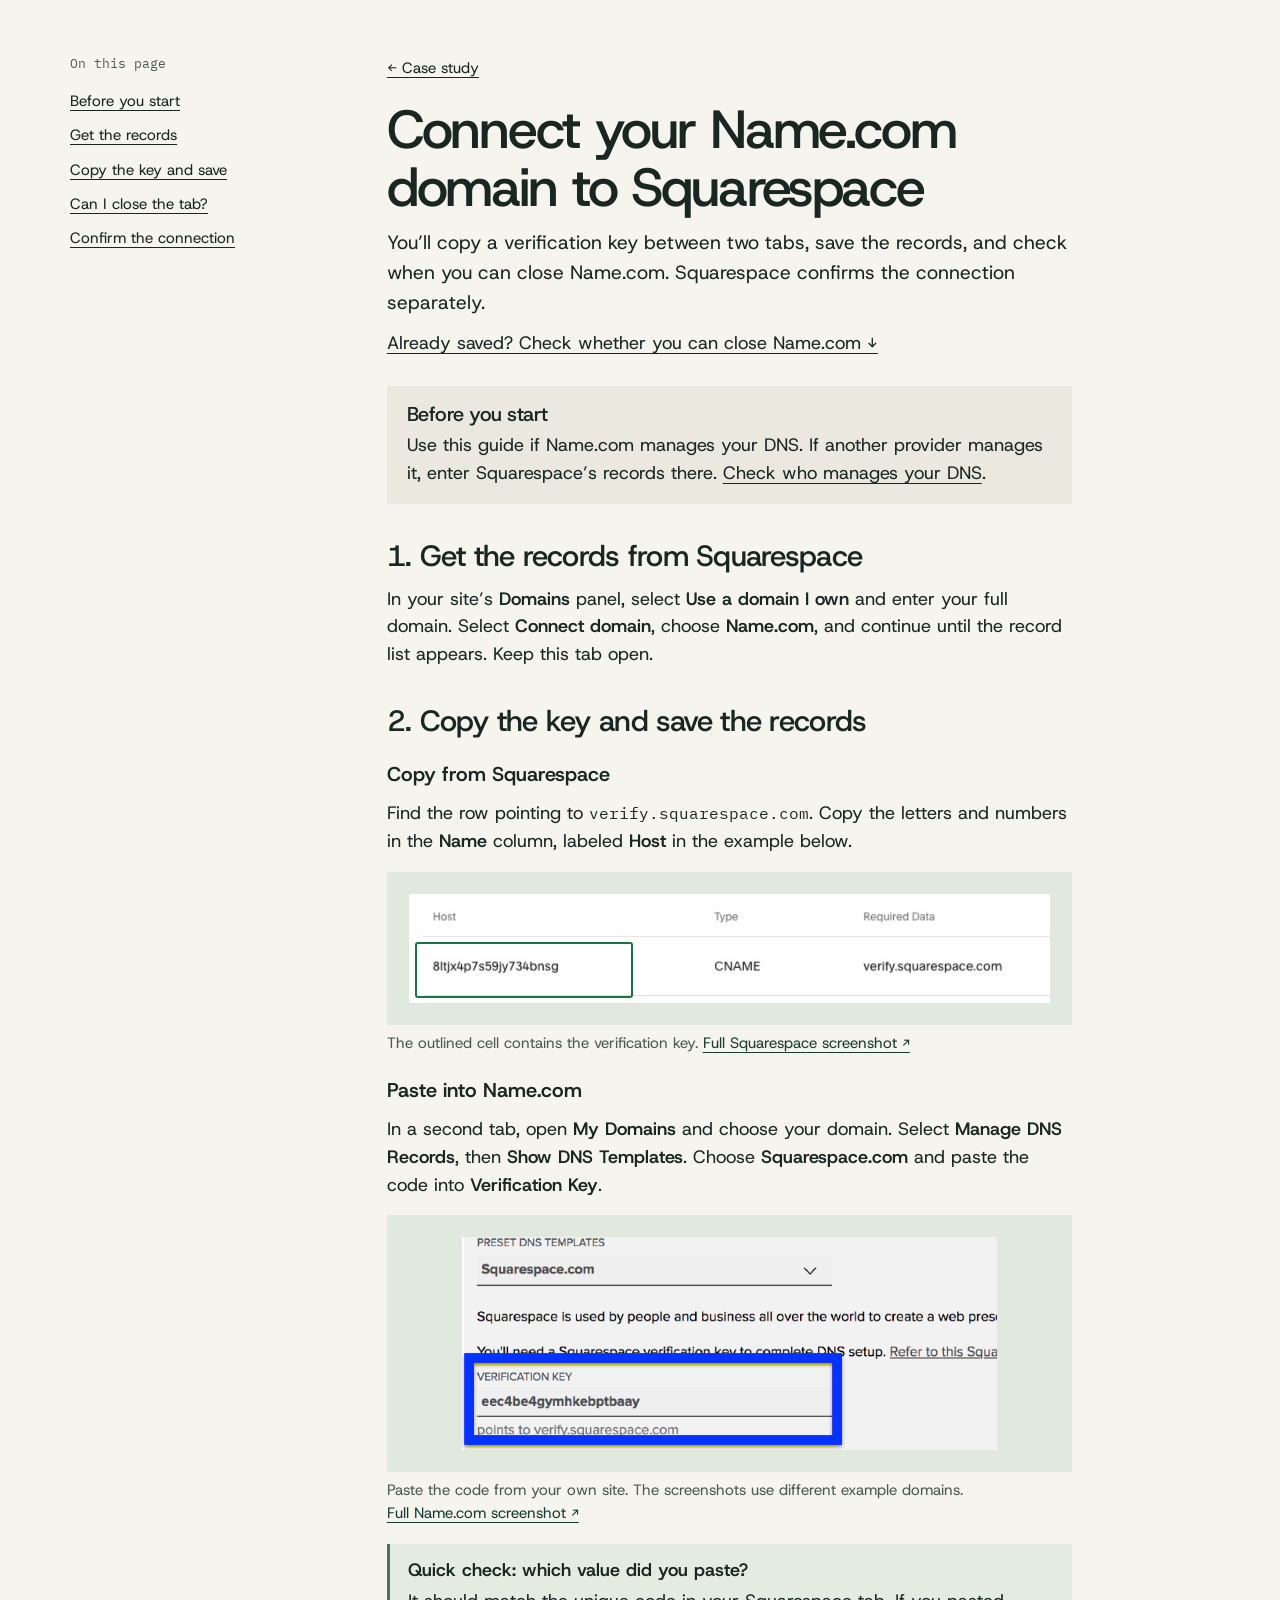
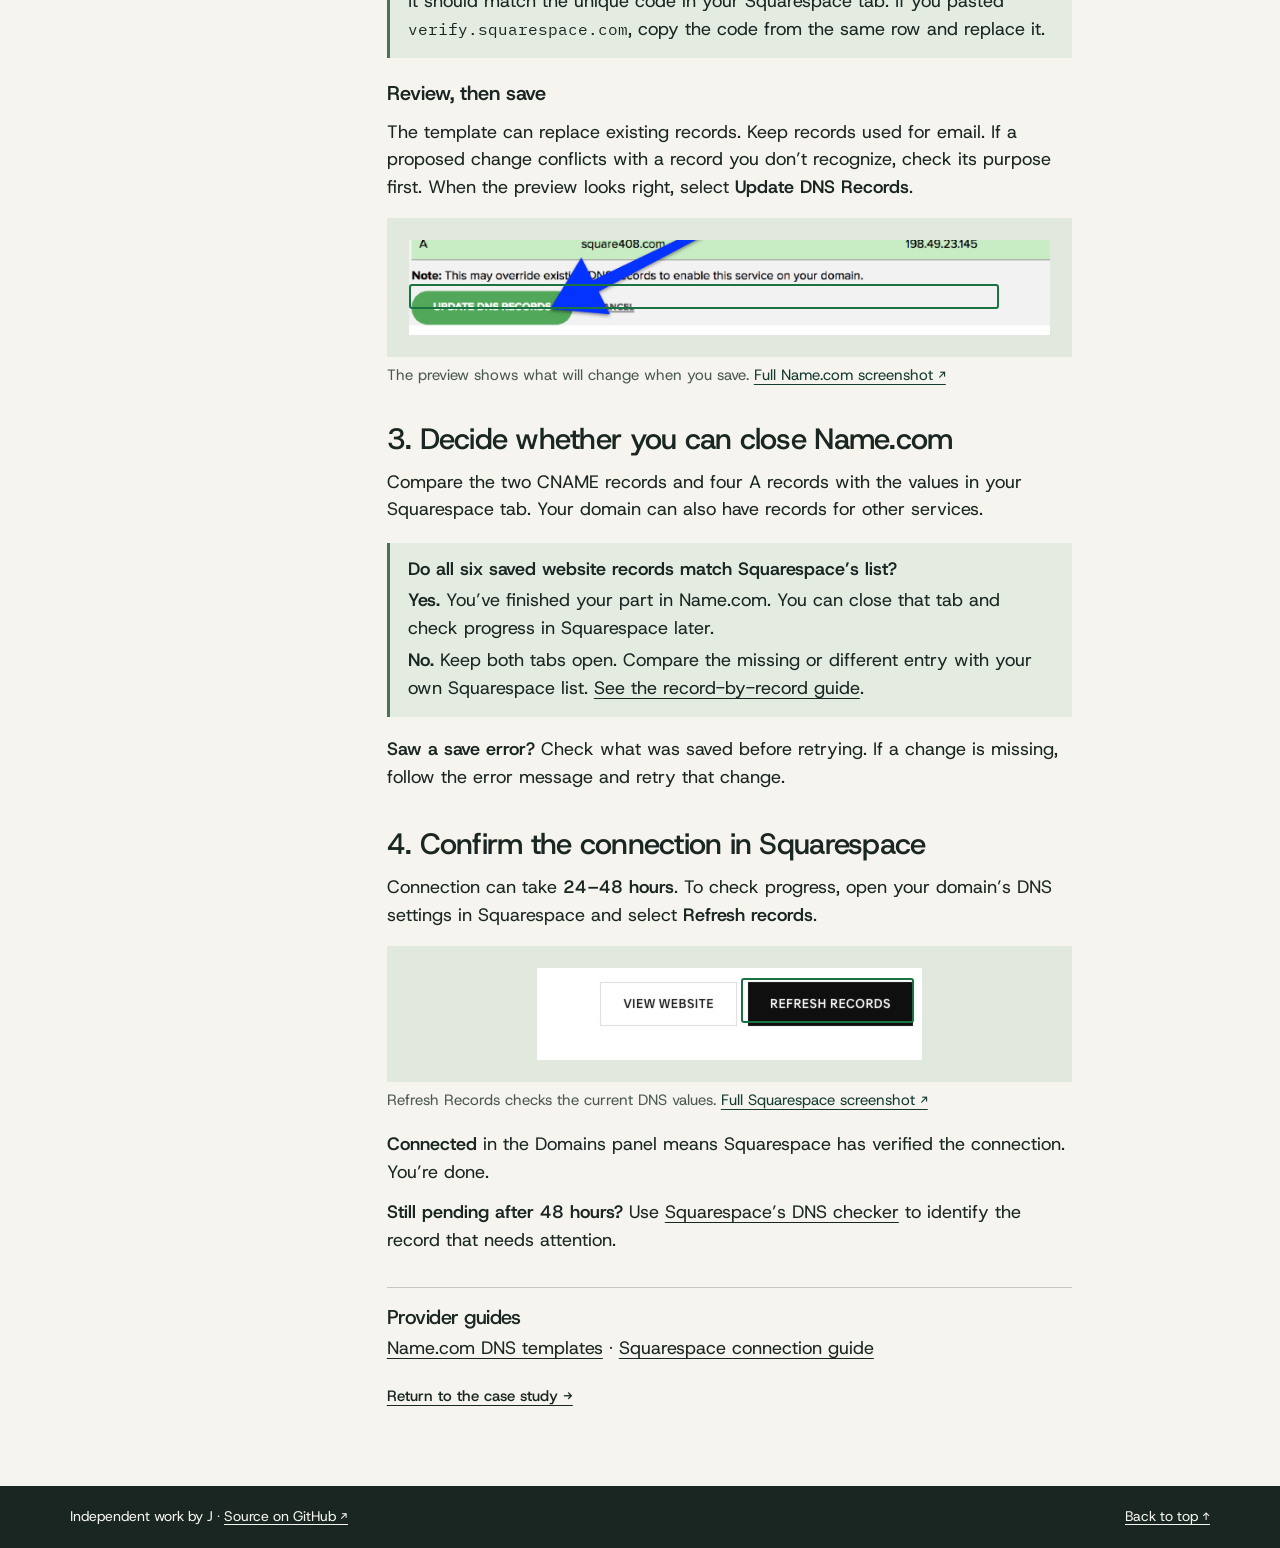
==== commit d20af20f: "Teach the domain handoff with an animated key, guided screenshots, and a proposed experiment" ====
--- a/guide.html
+++ b/guide.html
@@ -13,87 +13,76 @@
   <main id="main">
     <div class="shell guide-layout">
       <aside><nav aria-label="Guide contents"><span>On this page</span>
-        <a href="#before">Before you start</a><a href="#start">Start in Squarespace</a><a href="#key">Copy the verification key</a><a href="#check">Check the save</a><a href="#connection">Confirm the connection</a></nav></aside>
-      <article class="article"><a class="backlink" href="./index.html">← Case study</a><h1>Connect your Name.com domain to Squarespace</h1><p>Keep two tabs open: Squarespace provides the DNS records for your site, and Name.com is where you save them.</p><p><a href="#check">Already saved? Check whether you can close Name.com ↓</a></p><h2 id="before">Before you start</h2><p>Use this guide if Name.com manages your DNS. If your domain uses another provider’s nameservers, add the Squarespace records with that provider. <a href="https://cs.name.com/hc/en-us/articles/205934547-Changing-nameservers-for-DNS-management">Check who manages your DNS</a>.</p><h2 id="start">1. Start in Squarespace</h2><p>Open your site’s <strong>Domains</strong> panel and choose <strong>Use a domain I own</strong>. Enter your domain, choose <strong>Connect domain</strong>, and select <strong>Name.com</strong> as your provider. Continue until Squarespace shows the DNS records for your domain. Leave that tab open.</p><h2 id="key">2. Copy the verification key into Name.com</h2><p>Open Name.com in a second tab. From <strong>My Domains</strong>, choose the domain you entered in Squarespace. Open <strong>Manage DNS Records</strong>, select <strong>Show DNS Templates</strong>, and choose <strong>Squarespace.com</strong>.</p><p>In Squarespace, find the row pointing to <code>verify.squarespace.com</code>. Copy the letters and numbers under <strong>Name</strong> (labeled <strong>Host</strong> in the example). Paste them into Name.com’s <strong>Verification Key</strong> field.</p><div class="guide-pair"><figure class="evidence source">
-      <div class="plate-head"><span>Squarespace</span><a href="https://support.squarespace.com/hc/article_attachments/29511641419021" aria-label="Open the full published Squarespace screenshot">Full image <svg aria-hidden="true" focusable="false"
-  class="lucide lucide-arrow-up-right"
-  xmlns="http://www.w3.org/2000/svg"
-  width="24"
-  height="24"
-  viewBox="0 0 24 24"
-  fill="none"
-  stroke="currentColor"
-  stroke-width="2"
-  stroke-linecap="round"
-  stroke-linejoin="round"
->
-  <path d="M7 7h10v10" />
-  <path d="M7 17 17 7" />
-</svg>
-</a></div>
-      <div class="plate"><div class="crop"><img src="./assets/source-detail.webp" width="727" height="124" alt="Squarespace’s published DNS table. Its first row pairs a unique Host value with verify.squarespace.com."><span class="mark" aria-hidden="true"></span></div></div>
-      <figcaption><strong>Find the code</strong><p>The outlined cell holds the code. The destination address identifies the row.</p></figcaption>
-    </figure><figure class="evidence field">
-      <div class="plate-head"><span>Name.com</span><a href="https://support.squarespace.com/hc/article_attachments/44214864635917" aria-label="Open the full published Name.com screenshot">Full image <svg aria-hidden="true" focusable="false"
-  class="lucide lucide-arrow-up-right"
-  xmlns="http://www.w3.org/2000/svg"
-  width="24"
-  height="24"
-  viewBox="0 0 24 24"
-  fill="none"
-  stroke="currentColor"
-  stroke-width="2"
-  stroke-linecap="round"
-  stroke-linejoin="round"
->
-  <path d="M7 7h10v10" />
-  <path d="M7 17 17 7" />
-</svg>
-</a></div>
-      <div class="plate"><div class="crop"><img src="./assets/field-detail.webp" width="535" height="213" alt="Name.com’s Squarespace preset with the Verification Key field outlined in blue."><span class="mark" aria-hidden="true"></span></div></div>
-      <figcaption><strong>Paste into Verification Key</strong><p>Use the code for your own domain. These published screenshots show different examples.</p></figcaption>
-    </figure></div><p class="review"><strong>Before saving, check the preview.</strong> Applying the template can replace existing records. If you don’t recognize a record, check what it does first. Keep any records your email service uses.</p><figure class="evidence save">
-      <div class="plate-head"><span>Name.com</span><a href="https://support.squarespace.com/hc/article_attachments/44214864635917" aria-label="Open the full published Name.com screenshot">Full image <svg aria-hidden="true" focusable="false"
-  class="lucide lucide-arrow-up-right"
-  xmlns="http://www.w3.org/2000/svg"
-  width="24"
-  height="24"
-  viewBox="0 0 24 24"
-  fill="none"
-  stroke="currentColor"
-  stroke-width="2"
-  stroke-linecap="round"
-  stroke-linejoin="round"
->
-  <path d="M7 7h10v10" />
-  <path d="M7 17 17 7" />
-</svg>
-</a></div>
-      <div class="plate"><div class="crop"><img src="./assets/save-detail.webp" width="736" height="109" alt="The Name.com preview includes an overwrite warning immediately above Update DNS Records."><span class="mark" aria-hidden="true"></span></div></div>
-      <figcaption><strong>Review before saving</strong><p>When the proposed changes look right, select <b>Update DNS Records</b>.</p></figcaption>
-    </figure><h2 id="check">3. Check the saved records before you close the tab</h2><p>Compare the six website records saved in Name.com with the six shown in your Squarespace tab. Other records, such as those for email, can stay in place.</p><p class="stop"><strong>Do the website records match?</strong> You’ve finished the Name.com step. You can close that tab while Squarespace checks the connection.</p><p><strong>Saw a save error?</strong> Check the saved record list before retrying. If the change is missing, follow the error message and try again. If the records already match, continue to Squarespace.</p><p><strong>Something doesn’t match?</strong> Compare that entry with the value shown for your own site in Squarespace. The <a href="https://support.squarespace.com/hc/en-us/articles/205812418-Connecting-a-Name-com-domain-to-your-Squarespace-site">record-by-record guide</a> explains how to handle a conflict.</p><h2 id="connection">4. Check the connection in Squarespace</h2><p>Squarespace says the connection can take <strong>24–48 hours</strong>. When you want an update, return to your domain’s DNS settings in Squarespace and select <strong>Refresh records</strong>.</p><ul><li><strong>Connected</strong> in the Domains panel means Squarespace has verified the connection. You’re done with this setup.</li><li><strong>Still pending after 48 hours?</strong> Use Squarespace’s DNS checker to identify which record needs attention. <a href="https://support.squarespace.com/hc/en-us/articles/205812418-Connecting-a-Name-com-domain-to-your-Squarespace-site">Troubleshoot the connection</a>.</li></ul><figure class="evidence refresh">
-      <div class="plate-head"><span>Squarespace</span><a href="https://support.squarespace.com/hc/article_attachments/29511641419021" aria-label="Open the full published Squarespace screenshot">Full image <svg aria-hidden="true" focusable="false"
-  class="lucide lucide-arrow-up-right"
-  xmlns="http://www.w3.org/2000/svg"
-  width="24"
-  height="24"
-  viewBox="0 0 24 24"
-  fill="none"
-  stroke="currentColor"
-  stroke-width="2"
-  stroke-linecap="round"
-  stroke-linejoin="round"
->
-  <path d="M7 7h10v10" />
-  <path d="M7 17 17 7" />
-</svg>
-</a></div>
-      <div class="plate"><div class="crop"><img src="./assets/refresh-detail.webp" width="385" height="92" alt="Refresh Records button in Squarespace’s DNS settings."><span class="mark" aria-hidden="true"></span></div></div>
-      <figcaption><strong>Return to check</strong><p>Refresh Records checks for changes. Look in the Domains panel for the final status.</p></figcaption>
-    </figure><h2 id="references">Provider guides</h2><p><a href="https://www.name.com/support/articles/206127137-adding-dns-records-and-templates">Name.com · Adding DNS records and templates</a> · <a href="https://support.squarespace.com/hc/en-us/articles/205812418-Connecting-a-Name-com-domain-to-your-Squarespace-site">Squarespace · Connecting a Name.com domain</a></p>
-      <a class="textlink" href="./index.html#study">Return to the case study →</a></article>
+        <a href="#before">Before you start</a><a href="#start">Get the records</a><a href="#key">Copy the key and save</a><a href="#check">Can I close the tab?</a><a href="#connection">Confirm the connection</a></nav></aside>
+      <article class="article lesson">
+        <a class="backlink" href="./index.html">← Case study</a>
+        <h1>Connect your Name.com domain to Squarespace</h1>
+        <p class="lesson-intro">You’ll copy a verification key between two tabs, save the records, and check when you can close Name.com. Squarespace confirms the connection separately.</p>
+        <p><a href="#check">Already saved? Check whether you can close Name.com ↓</a></p>
+        <section class="prereq" id="before">
+          <h2>Before you start</h2>
+          <p>Use this guide if Name.com manages your DNS. If another provider manages it, enter Squarespace’s records there. <a href="https://cs.name.com/hc/en-us/articles/205934547-Changing-nameservers-for-DNS-management">Check who manages your DNS</a>.</p>
+        </section>
+        <section class="lesson-step" id="start">
+          <h2>1. Get the records from Squarespace</h2>
+          <p>In your site’s <b>Domains</b> panel, select <b>Use a domain I own</b> and enter your full domain. Select <b>Connect domain</b>, choose <b>Name.com</b>, and continue until the record list appears. Keep this tab open.</p>
+        </section>
+        <section class="lesson-step" id="key">
+          <h2>2. Copy the key and save the records</h2>
+          <h3>Copy from Squarespace</h3>
+          <p>Find the row pointing to <code>verify.squarespace.com</code>. Copy the letters and numbers in the <b>Name</b> column, labeled <b>Host</b> in the example below.</p>
+          <figure class="guide-shot evidence source">
+            <a class="plate" href="https://support.squarespace.com/hc/article_attachments/29511641419021" aria-label="Open the full published Squarespace screenshot: Squarespace DNS settings. The verification row contains a unique code under Host and points to verify.squarespace.com.">
+              <span class="crop"><img src="./assets/source-detail.webp" width="727" height="124" alt="Squarespace DNS settings. The verification row contains a unique code under Host and points to verify.squarespace.com."><span class="mark" aria-hidden="true"></span></span>
+            </a>
+            <figcaption>The outlined cell contains the verification key. <a href="https://support.squarespace.com/hc/article_attachments/29511641419021">Full Squarespace screenshot ↗</a></figcaption>
+          </figure>
+          <h3>Paste into Name.com</h3>
+          <p>In a second tab, open <b>My Domains</b> and choose your domain. Select <b>Manage DNS Records</b>, then <b>Show DNS Templates</b>. Choose <b>Squarespace.com</b> and paste the code into <b>Verification Key</b>.</p>
+          <figure class="guide-shot evidence field">
+            <a class="plate" href="https://support.squarespace.com/hc/article_attachments/44214864635917" aria-label="Open the full published Name.com screenshot: Name.com’s Squarespace template with the Verification Key field outlined.">
+              <span class="crop"><img src="./assets/field-detail.webp" width="535" height="213" alt="Name.com’s Squarespace template with the Verification Key field outlined."><span class="mark" aria-hidden="true"></span></span>
+            </a>
+            <figcaption>Paste the code from your own site. The screenshots use different example domains. <a href="https://support.squarespace.com/hc/article_attachments/44214864635917">Full Name.com screenshot ↗</a></figcaption>
+          </figure>
+          <div class="self-check"><h3>Quick check: which value did you paste?</h3>
+            <p>It should match the unique code in your Squarespace tab. If you pasted <code>verify.squarespace.com</code>, copy the code from the same row and replace it.</p>
+          </div>
+          <h3>Review, then save</h3>
+          <p>The template can replace existing records. Keep records used for email. If a proposed change conflicts with a record you don’t recognize, check its purpose first. When the preview looks right, select <b>Update DNS Records</b>.</p>
+          <figure class="guide-shot evidence save">
+            <a class="plate" href="https://support.squarespace.com/hc/article_attachments/44214864635917" aria-label="Open the full published Name.com screenshot: Name.com preview showing the overwrite notice above the Update DNS Records button.">
+              <span class="crop"><img src="./assets/save-detail.webp" width="736" height="109" alt="Name.com preview showing the overwrite notice above the Update DNS Records button."><span class="mark" aria-hidden="true"></span></span>
+            </a>
+            <figcaption>The preview shows what will change when you save. <a href="https://support.squarespace.com/hc/article_attachments/44214864635917">Full Name.com screenshot ↗</a></figcaption>
+          </figure>
+        </section>
+        <section class="lesson-step" id="check">
+          <h2>3. Decide whether you can close Name.com</h2>
+          <p>Compare the two CNAME records and four A records with the values in your Squarespace tab. Your domain can also have records for other services.</p>
+          <div class="self-check"><h3>Do all six saved website records match Squarespace’s list?</h3>
+            <p><b>Yes.</b> You’ve finished your part in Name.com. You can close that tab and check progress in Squarespace later.</p>
+            <p><b>No.</b> Keep both tabs open. Compare the missing or different entry with your own Squarespace list. <a href="https://support.squarespace.com/hc/en-us/articles/205812418-Connecting-a-Name-com-domain-to-your-Squarespace-site">See the record-by-record guide</a>.</p>
+          </div>
+          <p><b>Saw a save error?</b> Check what was saved before retrying. If a change is missing, follow the error message and retry that change.</p>
+        </section>
+        <section class="lesson-step" id="connection">
+          <h2>4. Confirm the connection in Squarespace</h2>
+          <p>Connection can take <b>24–48 hours</b>. To check progress, open your domain’s DNS settings in Squarespace and select <b>Refresh records</b>.</p>
+          <figure class="guide-shot evidence refresh">
+            <a class="plate" href="https://support.squarespace.com/hc/article_attachments/29511641419021" aria-label="Open the full published Squarespace screenshot: Squarespace DNS settings with Refresh Records highlighted.">
+              <span class="crop"><img src="./assets/refresh-detail.webp" width="385" height="92" alt="Squarespace DNS settings with Refresh Records highlighted."><span class="mark" aria-hidden="true"></span></span>
+            </a>
+            <figcaption>Refresh Records checks the current DNS values. <a href="https://support.squarespace.com/hc/article_attachments/29511641419021">Full Squarespace screenshot ↗</a></figcaption>
+          </figure>
+          <p><b>Connected</b> in the Domains panel means Squarespace has verified the connection. You’re done.</p>
+          <p><b>Still pending after 48 hours?</b> Use <a href="https://support.squarespace.com/hc/en-us/articles/205812418-Connecting-a-Name-com-domain-to-your-Squarespace-site">Squarespace’s DNS checker</a> to identify the record that needs attention.</p>
+        </section>
+        <section class="guide-sources" id="references"><h2>Provider guides</h2><p><a href="https://www.name.com/support/articles/206127137-adding-dns-records-and-templates">Name.com DNS templates</a> · <a href="https://support.squarespace.com/hc/en-us/articles/205812418-Connecting-a-Name-com-domain-to-your-Squarespace-site">Squarespace connection guide</a></p></section>
+        <a class="textlink" href="./index.html#study">Return to the case study →</a>
+      </article>
     </div>
 </main>
-  <footer class="foot"><div class="shell"><span>Independent guide · Case study by J</span><a href="#main">Back to top ↑</a></div></footer>
+  <footer class="foot"><div class="shell"><span>Independent work by J · <a href="https://github.com/whatifqu3stion/can-i-close-this-tab">Source on GitHub ↗</a></span><a href="#main">Back to top ↑</a></div></footer>
 </body>
 </html>
--- a/assets/study.css
+++ b/assets/study.css
@@ -40,20 +40,27 @@
 .action { display: inline-flex; gap: 14px; align-items: center; padding: 13px 19px; color: white; background: var(--forest); font-size: 16px; font-weight: 500; text-decoration: none; }
 .action:hover { background: #245644; }
 .quiet, .textlink { font-size: 15px; font-weight: 500; }
-.byline, .provider, .handoff figcaption, .guide-layout aside span { font: 13px/1.55 var(--mono); }
+.byline, .handoff figcaption, .guide-layout aside span { font: 13px/1.55 var(--mono); }
 .byline { color: var(--muted); }
-.handoff { color: #f5f9ed; padding: clamp(28px,3vw,48px); background-color: var(--forest); background-image: radial-gradient(#335749 .8px, transparent .9px); background-size: 15px 15px; }
+.handoff { color: #f5f9ed; padding: clamp(28px,3vw,48px); background-color: var(--forest);  }
 .handoff figcaption { margin-bottom: 26px; color: #dfefdb; }
-.milestones { padding: 0; list-style: none; }
-.milestones li { position: relative; padding-left: 32px; }
-.milestones li + li { margin-top: 29px; }
-.milestones li::before { content: ""; position: absolute; left: 0; top: 7px; height: 11px; width: 11px; background: var(--mint); border-radius: 50%; }
-.milestones li:first-child::after { position: absolute; content: ""; left: 5px; border-left: 1px dashed #94ae99; top: 22px; bottom: -32px; }
-.milestones li + li::before { background: var(--forest); border: 2px solid var(--mint); }
-.provider { color: #e6efe1; }
-.milestones strong { display: block; font-size: clamp(35px,3.5vw,52px); font-weight: 500; line-height: 1.15; letter-spacing: -.035em; }
-.milestones li:first-child strong { color: var(--mint); }
-.milestones p { max-width: 34ch; font-size: 16px; line-height: 1.45; margin-top: 4px; }
+.journey-person { display: flex; align-items: center; gap: 15px; padding-bottom: 18px; border-bottom: 1px solid #618174; }
+.journey-person > svg { flex: 0 0 46px; color: var(--mint); }
+.journey-person b { display:block; font: 500 20px/1.3 var(--sans); color:var(--paper); }
+.journey-person span span { display:block; margin-top:4px; font:15px/1.45 var(--sans); }
+/* The diagram stays readable if animation is disabled. */
+.transfer { position:relative; }
+.transfer-row, .transfer-route { display:grid; grid-template-columns: minmax(0, 1fr) minmax(0, 1fr); align-items:center; column-gap: 12px; }
+.transfer-row .brand { display:block; width:100%; height:auto; justify-self:start; }
+.transfer-row .squarespace { max-width:165px; }
+.transfer-row .namecom { max-width:129px; padding:7px; }
+.example-field { display:grid; justify-items:start; gap:4px; }
+.example-field > span { font:12px/1.4 var(--mono); color:#e5efe7; }
+.transfer-code { display:inline-block; padding:6px 11px; background:#254d40; border:1px solid #789888; border-radius:5px; color:var(--paper); font: 16px/1.3 var(--mono); }
+.destination { color:var(--mint); border-color:#a3c7b1; }
+.transfer-route > span { grid-column:2; justify-self:start; margin-left:34px; color:var(--mint); font-size:24px; }
+.transfer-legend { margin-top:22px; color:#e2ebe4; font-size:15px; line-height:1.5; }
+.transfer-ghost { position:absolute; z-index:1; pointer-events:none; }
 .study { background: var(--ground); padding-block: clamp(38px,4.5vw,68px); }
 svg.lucide { width: 18px; height: 18px; vertical-align: -.18em; flex-shrink: 0; stroke-width: 1.7; }
 .narrative { display: grid; grid-template-columns: 240px minmax(0, 775px); gap: clamp(36px, 7vw, 110px); justify-content: space-between; }
@@ -87,7 +94,13 @@
 .evidence figcaption { padding:13px 17px 17px; }
 .evidence figcaption strong { font-size:17px; font-weight:600; }
 .evidence figcaption p, .article .evidence figcaption p { margin:3px 0 0; font-size:16px; line-height:1.5; }
-.chapter blockquote { margin:24px 0; background: #dbe8d9; border-left:3px solid #467455; padding: 18px 24px; font-size:clamp(20px,2vw,28px); letter-spacing:-.02em; line-height:1.38; }
+.email-sample { background:var(--paper); border:1px solid var(--line); margin:24px 0; }
+.email-sample figcaption { display:flex; align-items:center; gap:10px; padding:12px 20px; background:#dbe8d9; color:var(--forest); font:13px/1.5 var(--mono); }
+.email-meta { display:grid; grid-template-columns:64px minmax(0,1fr); gap:8px 15px; margin:0 20px; padding:18px 0; border-bottom:1px solid var(--line); }
+.email-meta dt { color:var(--muted); font:13px/1.8 var(--mono); }
+.email-meta dd { margin:0; font-size:16px; }
+.email-body { max-width:66ch; padding:18px 20px 22px; }
+.email-body p + p { margin-top:12px; }
 .decision-list { margin:20px 0; display:grid; grid-template-columns:minmax(135px, .8fr) 1.65fr; }
 .decision-list dt, .decision-list dd { border-top:1px solid var(--line); padding:12px 0; }
 .decision-list dt { padding-right:16px; font-weight:600; }
@@ -98,7 +111,7 @@
 .sources h2 { font-size: 22px; }
 .sources a { display: block; width: fit-content; font-size: 16px; margin-block: 3px; }
 .foot { color: var(--paper); background: var(--ink); }
-.foot .shell { display: flex; align-items: center; justify-content: space-between; gap: 20px; padding-block: 20px; font-size: 14px; }
+.foot .shell { display: flex; align-items: center; flex-wrap:wrap; justify-content: space-between; gap: 20px; padding-block: 20px; font-size: 14px; }
 .guide-layout { display: grid; grid-template-columns: 240px minmax(0, 685px); gap: clamp(28px,6vw,90px); padding-block: 54px 76px; }
 .guide-layout aside nav { position: sticky; top: 24px; display: grid; gap: 11px; }
 .guide-layout aside span { color: var(--muted); margin-bottom: 5px; }
@@ -118,15 +131,8 @@
   .hero { grid-template-columns: 1fr; gap: 26px; padding-block: 35px; }
   .lead h1 { font-size: clamp(55px,10vw,74px); }
   .lead h1 br { display: none; }
-  .milestones { display: grid; grid-template-columns: 1fr 1fr; gap: 18px; }
-  .milestones li { padding-left: 0; }
-  .milestones li + li { margin: 0; }
-  .milestones li::before, .milestones li:first-child::after { display: none; }
-  .milestones li + li { padding-left: 16px; border-left: 1px solid #62806b; }
   .handoff { padding: 21px; }
   .handoff figcaption { margin-bottom: 13px; }
-  .milestones strong { font-size: clamp(25px,5.7vw,38px); }
-  .milestones p { font-size: 15px; }
   .narrative, .sources, .guide-layout { grid-template-columns: 1fr; gap: 20px; }
   .toc { border-bottom:1px solid var(--line); padding-bottom:20px; }
   .toc nav { display:flex; flex-wrap:wrap; position: static; gap:4px 16px; }
@@ -149,3 +155,45 @@
   .article table { font-size: 15px; }
 }
 @media (prefers-reduced-motion: reduce) { html { scroll-behavior: auto; } }
+
+/* Help article: pair each action with its reference, then give a stopping rule. */
+.lesson-intro { max-width: 58ch; font-size: clamp(18px, 1.5vw, 21px); }
+.lesson .prereq { margin-top: 28px; padding: 16px 20px; background: var(--ground); }
+.lesson .prereq h2, .lesson .guide-sources h2 { margin: 0 0 6px; font-size: 20px; }
+.lesson .prereq p, .lesson .guide-sources p { margin: 0; }
+.lesson-step, .lesson .prereq, .guide-sources { scroll-margin-top: 22px; }
+.lesson h3 { margin: 22px 0 5px; font-size: 20px; font-weight: 600; line-height: 1.35; }
+.lesson .guide-shot { margin: 16px 0 20px; border: 0; }
+.guide-shot a.plate, .guide-shot .crop { display: block; }
+.guide-shot .plate { padding: clamp(12px, 2vw, 22px); }
+.guide-shot figcaption { padding: 7px 0 0; font-size: 15px; line-height: 1.5; color: var(--muted); }
+.guide-shot figcaption a { display: inline-block; color: var(--forest); }
+.self-check { margin: 19px 0; padding: 14px 18px; border-left: 3px solid #467455; background: #e4ece1; }
+.lesson .self-check h3 { margin: 0; font-size: 18px; }
+.lesson .self-check p { margin: 5px 0 0; }
+.guide-sources { border-top: 1px solid var(--line); margin: 32px 0 19px; padding-top: 17px; }
+@media (max-width: 480px) {
+  /* Keep the source value readable; the full table opens from the image. */
+  .lesson .source .crop img { width: 190%; }
+  .lesson .source .mark { left: 1.9%; width: 64.6%; }
+}
+
+.author-note { position: relative; margin: 25px 0; padding: 14px 16px 14px 50px; }
+.quote-mark { position: absolute; left: 0; top: 4px; color: #397255; font: 84px/1 Georgia, serif; }
+.author-note blockquote { margin: 0; max-width: 43ch; font: 500 clamp(22px, 2vw, 28px)/1.38 var(--sans); letter-spacing: -.015em; }
+.author-note figcaption { margin-top: 8px; color: var(--muted); font: 13px/1.5 var(--mono); }
+.chapter .guide-excerpt { max-width: none; margin: 22px 0; padding: 14px 18px; background: #dbe8d9; border-left: 3px solid #467455; font-size: 20px; }
+.guide-excerpt b { display: block; margin-bottom: 5px; font: 13px/1.5 var(--mono); }
+.experiment { margin-top: 26px; padding: clamp(16px, 2.5vw, 28px); background: var(--paper); border: 1px solid var(--line); scroll-margin-top: 20px; }
+.experiment-head { display: flex; align-items: baseline; justify-content: space-between; gap: 6px 16px; flex-wrap: wrap; }
+.experiment-head h3 { margin: 0; font-size: 24px; font-weight: 500; letter-spacing: -.02em; }
+.experiment-head span { color: var(--muted); font: 12px/1.6 var(--mono); }
+.experiment p { margin: 12px 0; }
+.settings { display: grid; grid-template-columns: minmax(130px,.7fr) 2fr; margin: 18px 0; }
+.settings dt, .settings dd { margin: 0; padding: 10px 0; border-top: 1px solid var(--line); font-size: 16px; }
+.settings dt { padding-right: 14px; font-weight: 600; }
+@media (max-width: 540px) {
+  .settings { display: block; }
+  .settings dt { padding-bottom: 2px; }
+  .settings dd { padding-top: 0; border-top: 0; }
+}
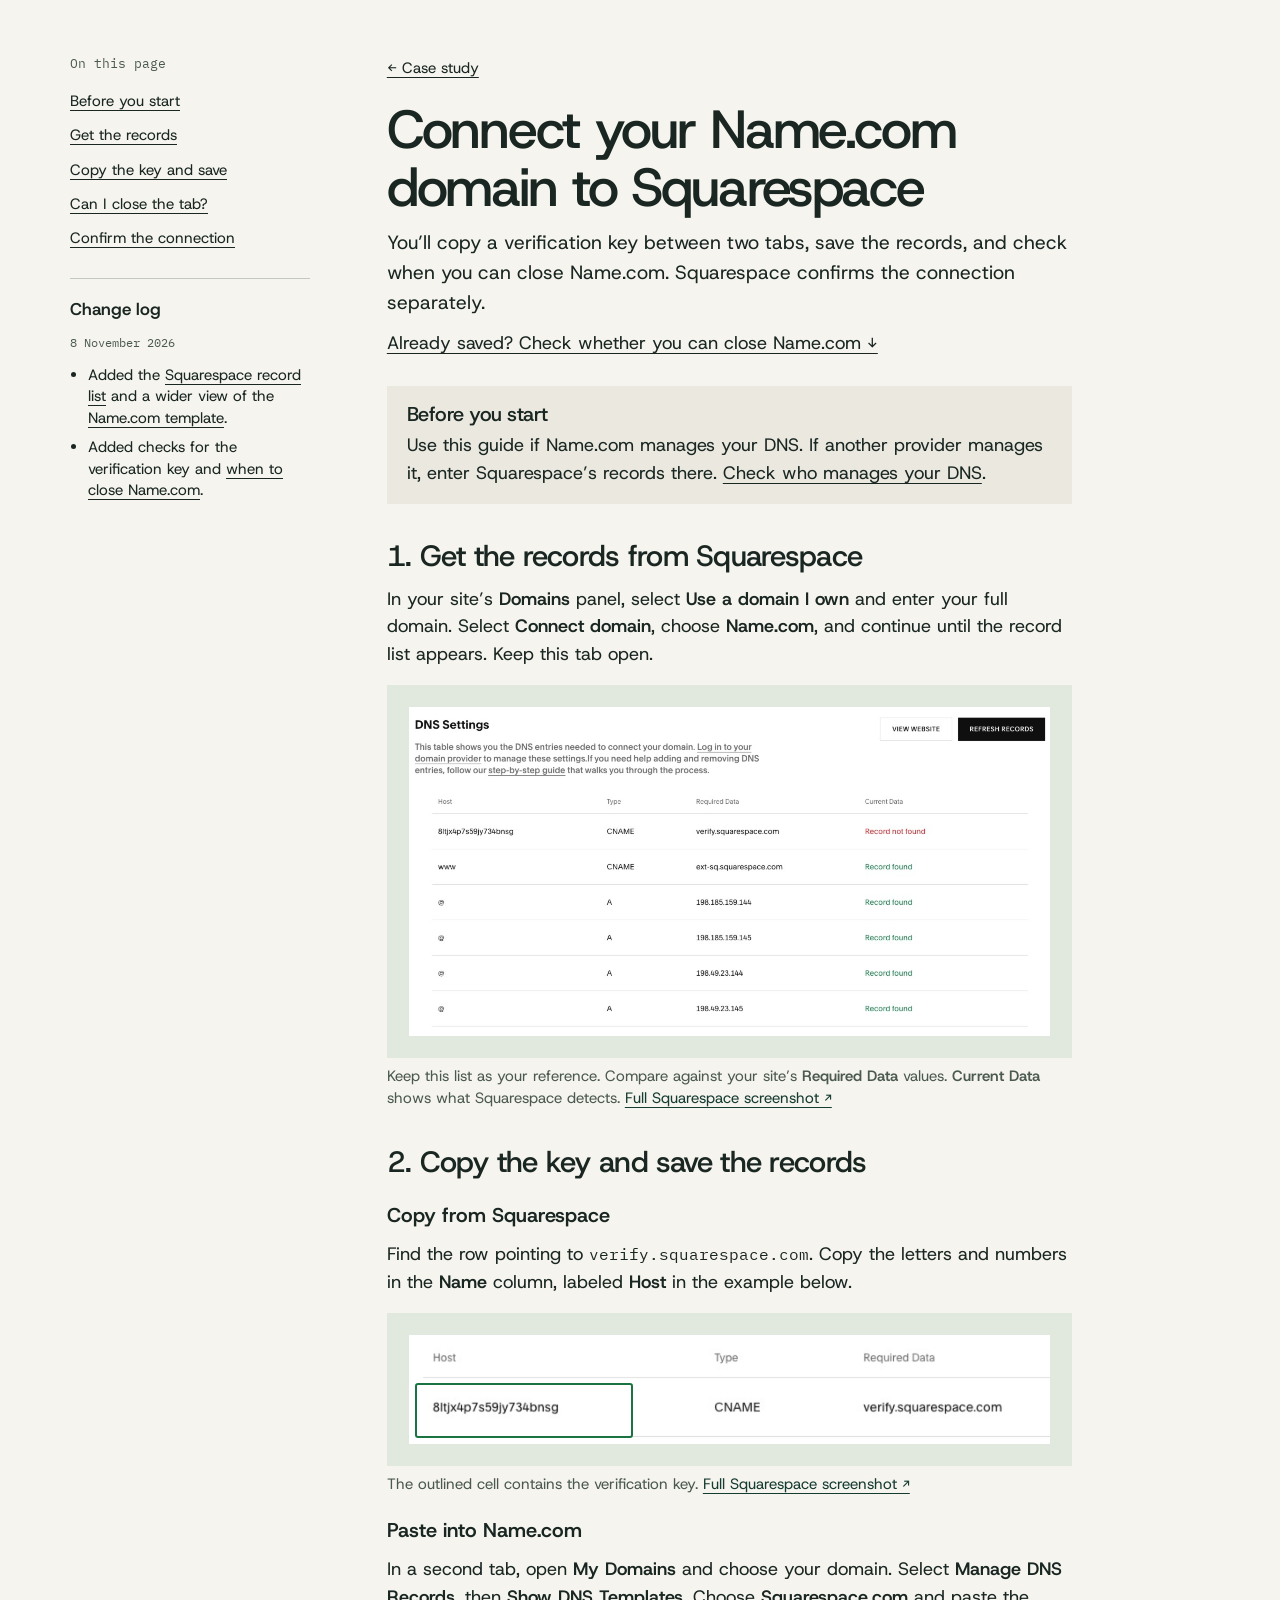
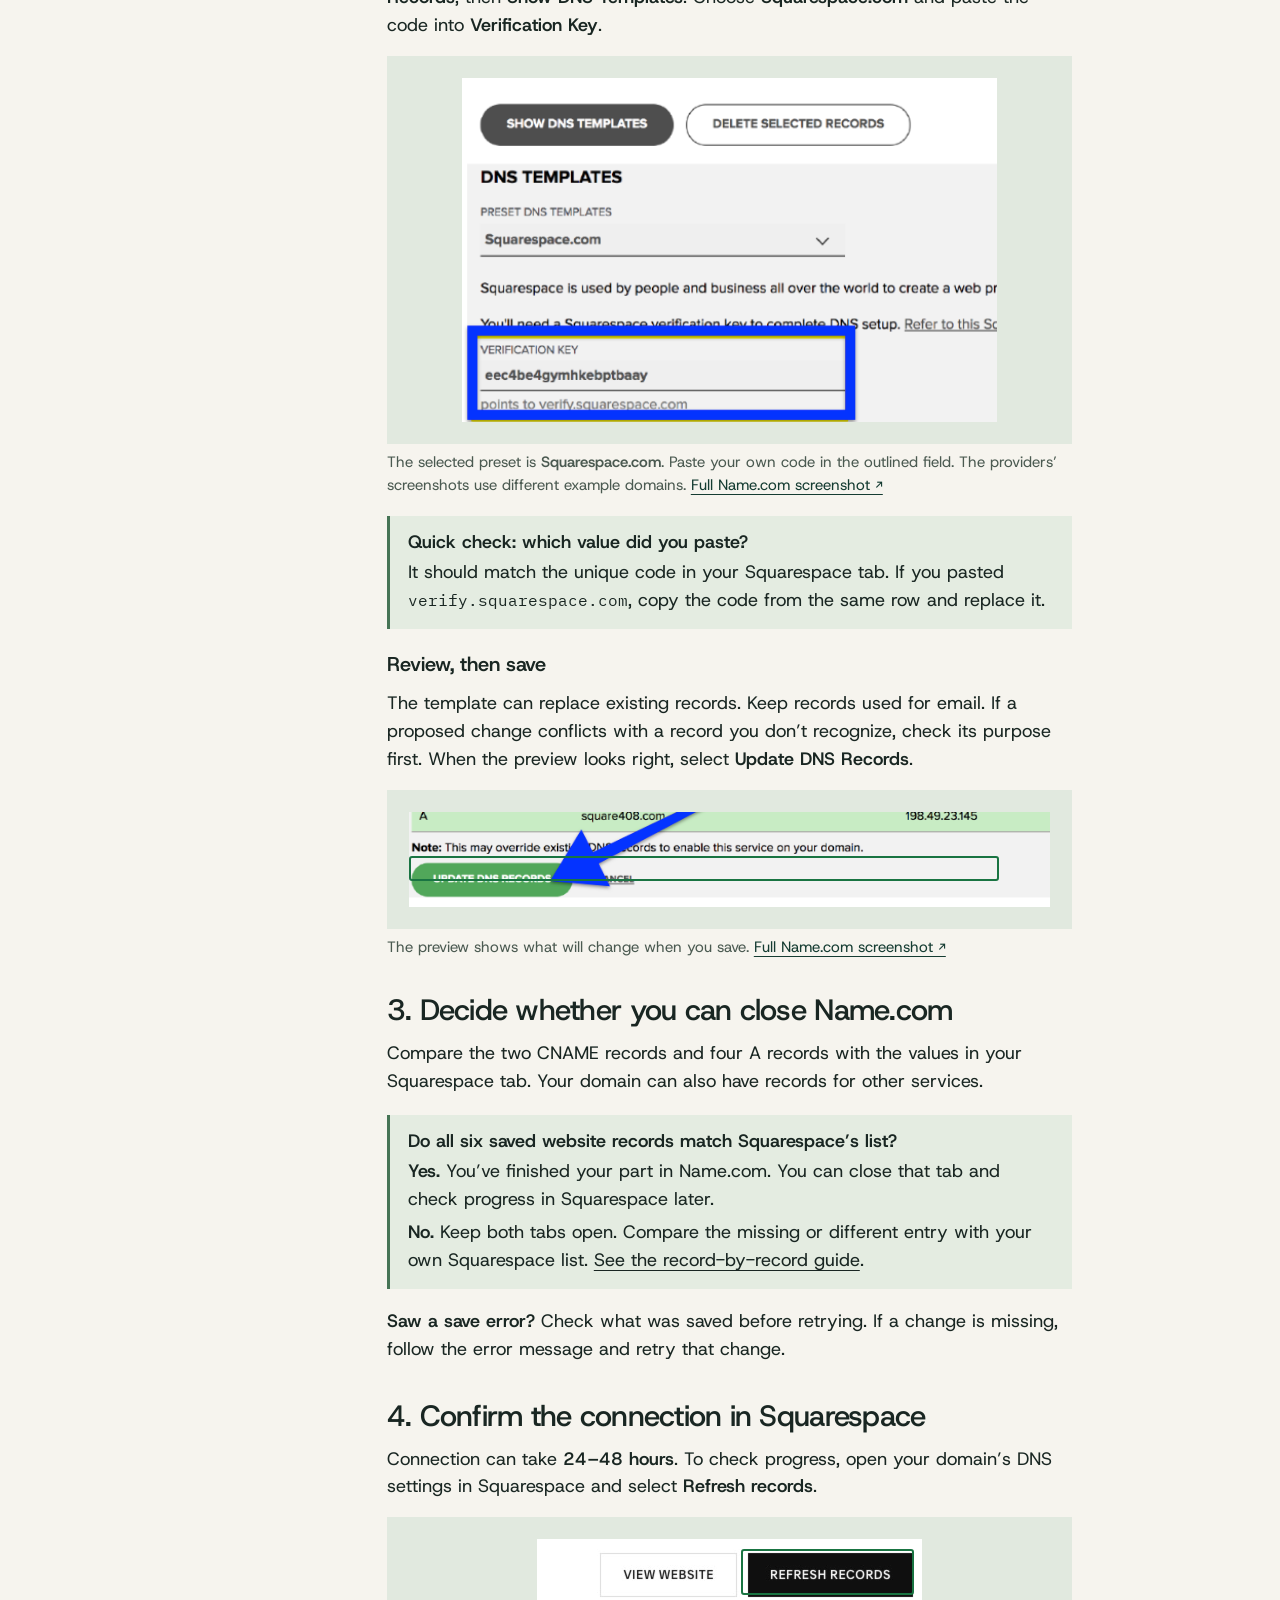
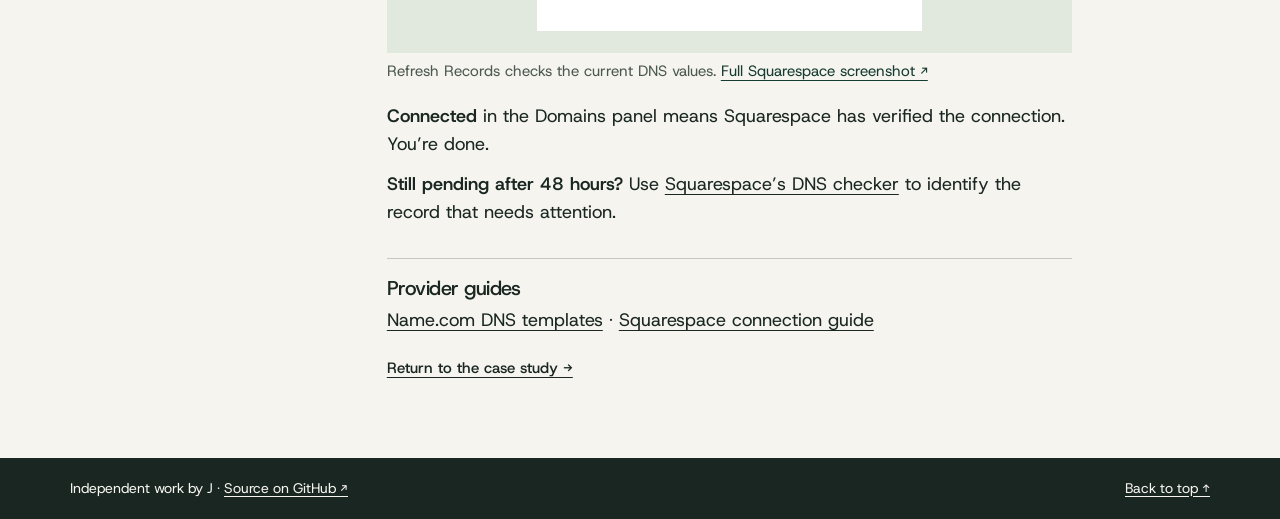
==== commit f0ae03d4: "Add guide change log, expanded provider screenshots, and author pull quote" ====
--- a/guide.html
+++ b/guide.html
@@ -12,8 +12,16 @@
   <a class="skip" href="#main">Skip to content</a>
   <main id="main">
     <div class="shell guide-layout">
-      <aside><nav aria-label="Guide contents"><span>On this page</span>
-        <a href="#before">Before you start</a><a href="#start">Get the records</a><a href="#key">Copy the key and save</a><a href="#check">Can I close the tab?</a><a href="#connection">Confirm the connection</a></nav></aside>
+      <aside class="guide-rail"><div class="rail-content"><nav aria-label="Guide contents"><span>On this page</span>
+        <a href="#before">Before you start</a><a href="#start">Get the records</a><a href="#key">Copy the key and save</a><a href="#check">Can I close the tab?</a><a href="#connection">Confirm the connection</a></nav>
+        <section class="guide-changes" aria-labelledby="changes-title">
+          <h2 id="changes-title">Change log</h2>
+          <time datetime="2026-11-08">8 November 2026</time>
+          <ul>
+            <li>Added the <a href="#start">Squarespace record list</a> and a wider view of the <a href="#key">Name.com template</a>.</li>
+            <li>Added checks for the verification key and <a href="#check">when to close Name.com</a>.</li>
+          </ul>
+        </section></div></aside>
       <article class="article lesson">
         <a class="backlink" href="./index.html">← Case study</a>
         <h1>Connect your Name.com domain to Squarespace</h1>
@@ -26,6 +34,12 @@
         <section class="lesson-step" id="start">
           <h2>1. Get the records from Squarespace</h2>
           <p>In your site’s <b>Domains</b> panel, select <b>Use a domain I own</b> and enter your full domain. Select <b>Connect domain</b>, choose <b>Name.com</b>, and continue until the record list appears. Keep this tab open.</p>
+          <figure class="guide-shot evidence host-overview">
+            <a class="plate" href="https://support.squarespace.com/hc/article_attachments/29511641419021" aria-label="Open the full published Squarespace DNS settings screenshot">
+              <span class="crop"><img src="./assets/squarespace-dns-overview.webp" width="1213" height="622" alt="Squarespace DNS Settings lists two CNAME and four A records, with expected values and current status shown separately."></span>
+            </a>
+            <figcaption>Keep this list as your reference. Compare against your site’s <b>Required Data</b> values. <b>Current Data</b> shows what Squarespace detects. <a href="https://support.squarespace.com/hc/article_attachments/29511641419021">Full Squarespace screenshot ↗</a></figcaption>
+          </figure>
         </section>
         <section class="lesson-step" id="key">
           <h2>2. Copy the key and save the records</h2>
@@ -41,9 +55,9 @@
           <p>In a second tab, open <b>My Domains</b> and choose your domain. Select <b>Manage DNS Records</b>, then <b>Show DNS Templates</b>. Choose <b>Squarespace.com</b> and paste the code into <b>Verification Key</b>.</p>
           <figure class="guide-shot evidence field">
             <a class="plate" href="https://support.squarespace.com/hc/article_attachments/44214864635917" aria-label="Open the full published Name.com screenshot: Name.com’s Squarespace template with the Verification Key field outlined.">
-              <span class="crop"><img src="./assets/field-detail.webp" width="535" height="213" alt="Name.com’s Squarespace template with the Verification Key field outlined."><span class="mark" aria-hidden="true"></span></span>
+              <span class="crop"><img src="./assets/namecom-template-key.webp" width="521" height="335" alt="Name.com Manage DNS screen showing Show DNS Templates, the Squarespace.com preset and the outlined Verification Key field."><span class="mark" aria-hidden="true"></span></span>
             </a>
-            <figcaption>Paste the code from your own site. The screenshots use different example domains. <a href="https://support.squarespace.com/hc/article_attachments/44214864635917">Full Name.com screenshot ↗</a></figcaption>
+            <figcaption>The selected preset is <b>Squarespace.com</b>. Paste your own code in the outlined field. The providers’ screenshots use different example domains. <a href="https://support.squarespace.com/hc/article_attachments/44214864635917">Full Name.com screenshot ↗</a></figcaption>
           </figure>
           <div class="self-check"><h3>Quick check: which value did you paste?</h3>
             <p>It should match the unique code in your Squarespace tab. If you pasted <code>verify.squarespace.com</code>, copy the code from the same row and replace it.</p>
--- a/assets/study.css
+++ b/assets/study.css
@@ -94,13 +94,21 @@
 .evidence figcaption { padding:13px 17px 17px; }
 .evidence figcaption strong { font-size:17px; font-weight:600; }
 .evidence figcaption p, .article .evidence figcaption p { margin:3px 0 0; font-size:16px; line-height:1.5; }
-.email-sample { background:var(--paper); border:1px solid var(--line); margin:24px 0; }
-.email-sample figcaption { display:flex; align-items:center; gap:10px; padding:12px 20px; background:#dbe8d9; color:var(--forest); font:13px/1.5 var(--mono); }
-.email-meta { display:grid; grid-template-columns:64px minmax(0,1fr); gap:8px 15px; margin:0 20px; padding:18px 0; border-bottom:1px solid var(--line); }
-.email-meta dt { color:var(--muted); font:13px/1.8 var(--mono); }
-.email-meta dd { margin:0; font-size:16px; }
-.email-body { max-width:66ch; padding:18px 20px 22px; }
+.email-sample { max-width: 640px; margin: 26px 0; }
+.email-sample figcaption { display:flex; align-items:center; gap:9px; margin-bottom:10px; color:var(--muted); font:13px/1.5 var(--mono); }
+.email-sample figcaption svg { color:var(--forest); }
+.email-letter { padding:clamp(20px, 3vw, 34px); background:#fffefb; border:1px solid var(--line); border-top:3px solid var(--forest); }
+.email-envelope { padding-bottom:17px; border-bottom:1px solid var(--line); }
+.email-envelope h3 { margin:0 0 8px; font-size:clamp(23px, 2.4vw, 32px); line-height:1.18; font-weight:500; letter-spacing:-.028em; overflow-wrap:anywhere; }
+.email-envelope p { color:var(--muted); font-size:14px; overflow-wrap:anywhere; }
+.email-envelope p span { margin-right:6px; font:12px var(--mono); }
+.email-body { padding:20px 0; }
+.email-body p { margin:0; }
 .email-body p + p { margin-top:12px; }
+.email-body .email-signature { color:var(--forest); font-weight:500; }
+.email-help { border-top:1px solid var(--line); padding-top:14px; font-size:16px; }
+.email-help p { margin:3px 0 0; }
+.email-help a { color:var(--forest); }
 .decision-list { margin:20px 0; display:grid; grid-template-columns:minmax(135px, .8fr) 1.65fr; }
 .decision-list dt, .decision-list dd { border-top:1px solid var(--line); padding:12px 0; }
 .decision-list dt { padding-right:16px; font-weight:600; }
@@ -113,7 +121,8 @@
 .foot { color: var(--paper); background: var(--ink); }
 .foot .shell { display: flex; align-items: center; flex-wrap:wrap; justify-content: space-between; gap: 20px; padding-block: 20px; font-size: 14px; }
 .guide-layout { display: grid; grid-template-columns: 240px minmax(0, 685px); gap: clamp(28px,6vw,90px); padding-block: 54px 76px; }
-.guide-layout aside nav { position: sticky; top: 24px; display: grid; gap: 11px; }
+.guide-layout .rail-content { position: sticky; top: 24px; }
+.guide-layout aside nav { display: grid; gap: 11px; }
 .guide-layout aside span { color: var(--muted); margin-bottom: 5px; }
 .guide-layout aside a { font-size: 15px; }
 .backlink { display: inline-block; font-size: 15px; margin-bottom: 20px; }
@@ -197,3 +206,16 @@
   .settings dt { padding-bottom: 2px; }
   .settings dd { padding-top: 0; border-top: 0; }
 }
+
+.guide-changes { margin-top: 28px; padding-top: 17px; border-top: 1px solid var(--line); }
+.guide-changes h2 { margin-bottom: 5px; font-size: 17px; font-weight: 600; }
+.guide-changes time { color: var(--muted); font: 12px/1.5 var(--mono); }
+.guide-changes ul { padding-left: 18px; margin: 9px 0 0; }
+.guide-changes li { font-size: 15px; line-height: 1.45; margin-top: 7px; }
+.guide-layout, .guide-rail { min-width: 0; }
+@media (max-width:780px) {
+  .guide-layout aside.guide-rail { display: block; order: 2; }
+  .guide-layout .rail-content { position: static; }
+  .guide-layout .guide-rail nav { display: none; }
+  .guide-changes { margin-top: 0; }
+}
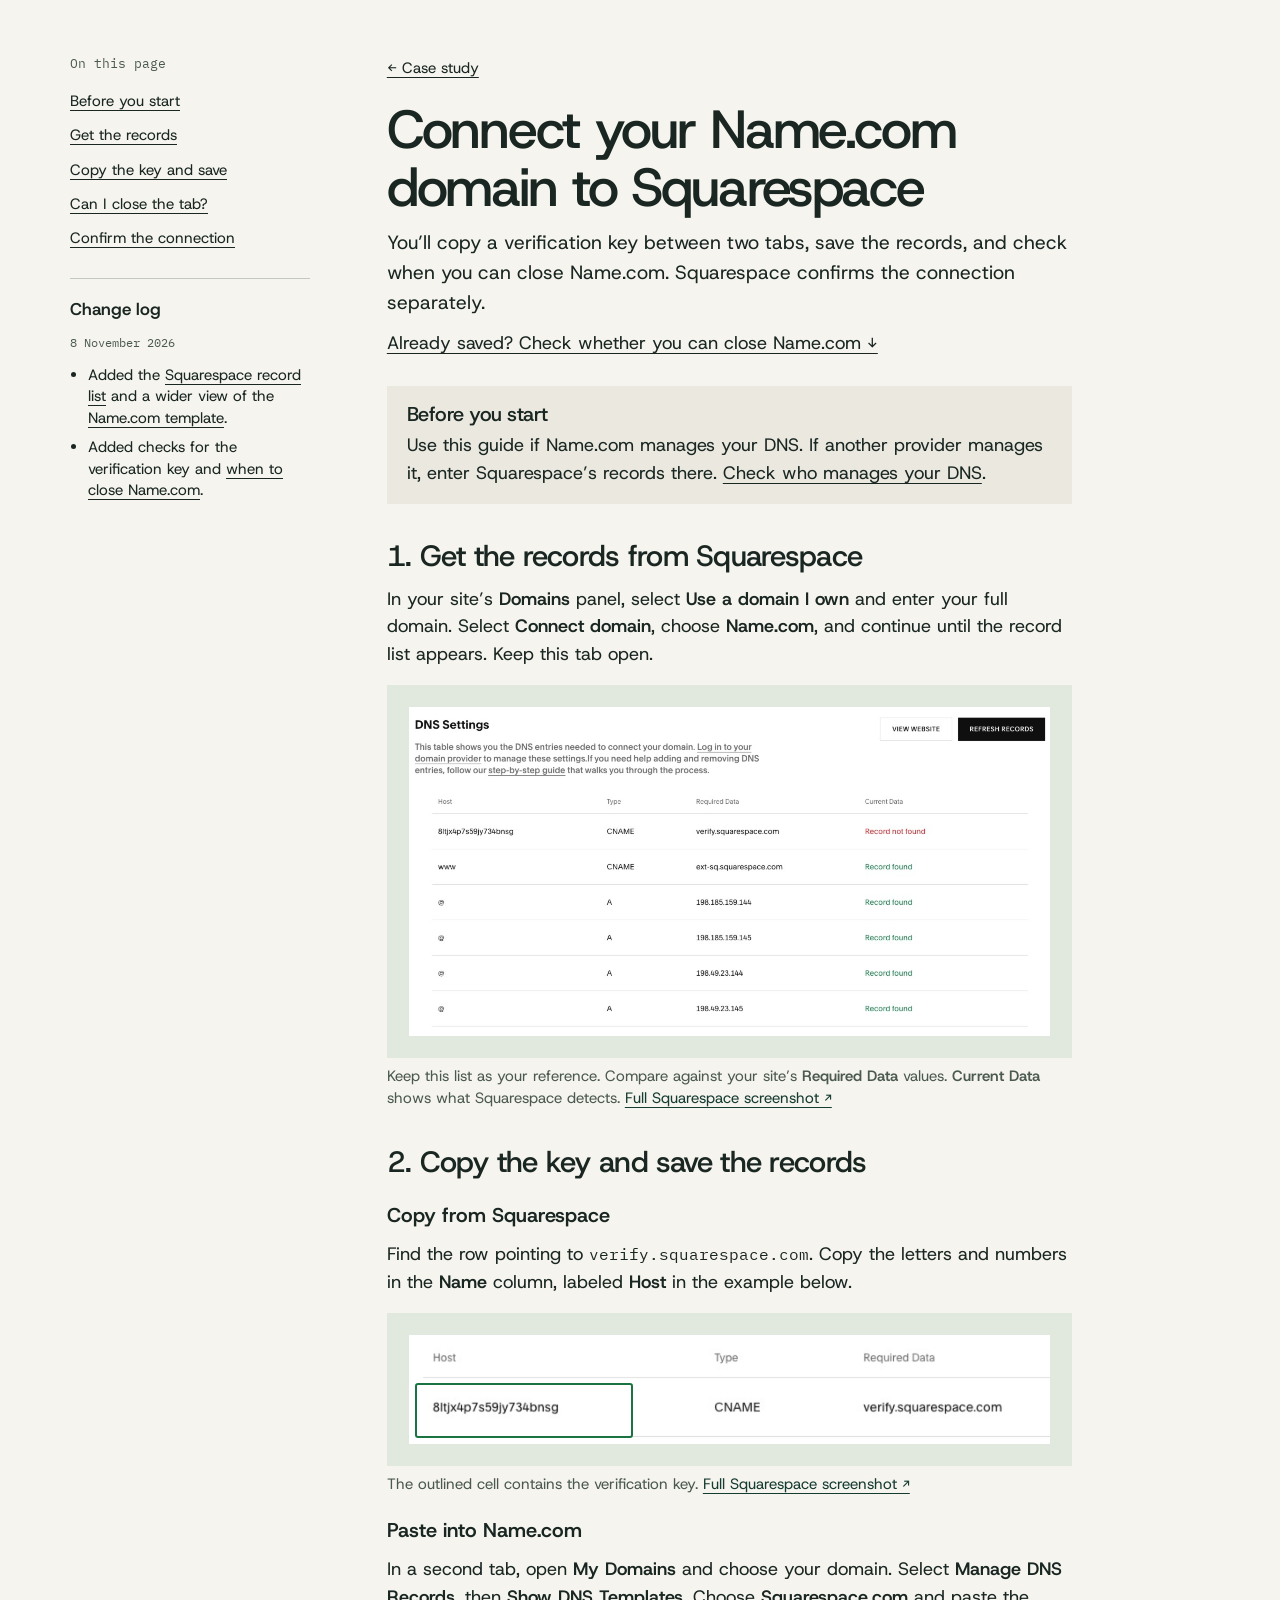
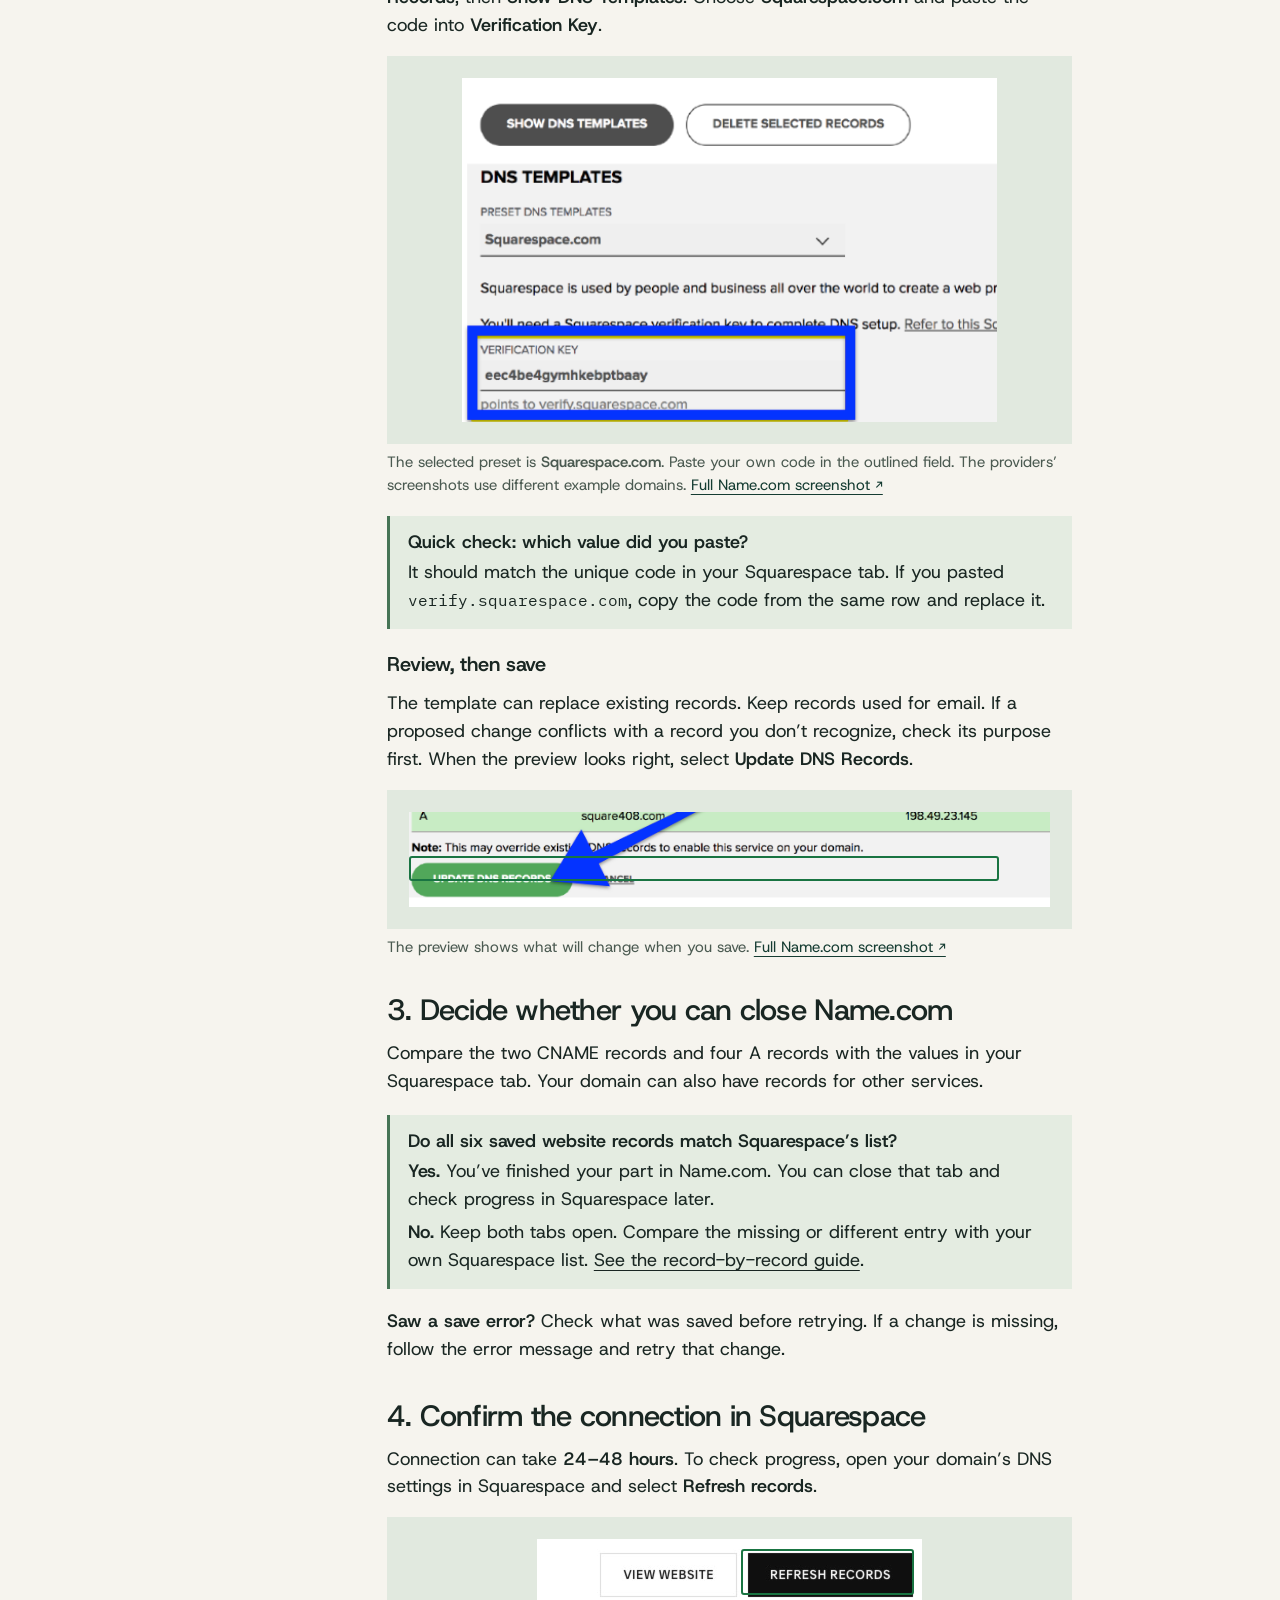
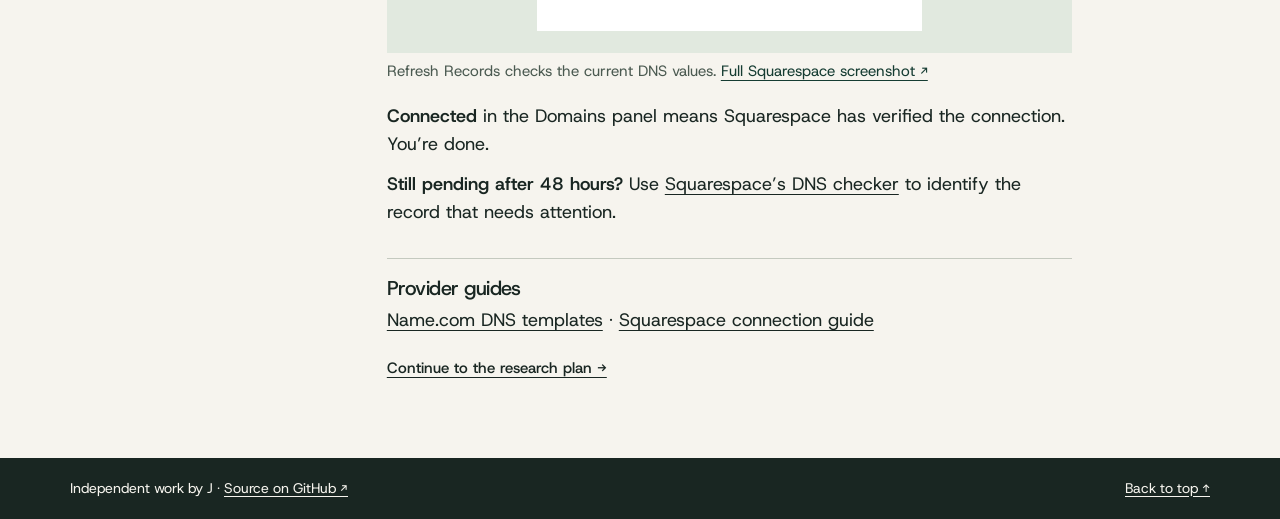
==== commit cf34745e: "Show the guide decision, test plan, and conditional team handoffs" ====
--- a/guide.html
+++ b/guide.html
@@ -23,7 +23,7 @@
           </ul>
         </section></div></aside>
       <article class="article lesson">
-        <a class="backlink" href="./index.html">← Case study</a>
+        <a class="backlink" href="./index.html#proposal">← Case study</a>
         <h1>Connect your Name.com domain to Squarespace</h1>
         <p class="lesson-intro">You’ll copy a verification key between two tabs, save the records, and check when you can close Name.com. Squarespace confirms the connection separately.</p>
         <p><a href="#check">Already saved? Check whether you can close Name.com ↓</a></p>
@@ -93,7 +93,7 @@
           <p><b>Still pending after 48 hours?</b> Use <a href="https://support.squarespace.com/hc/en-us/articles/205812418-Connecting-a-Name-com-domain-to-your-Squarespace-site">Squarespace’s DNS checker</a> to identify the record that needs attention.</p>
         </section>
         <section class="guide-sources" id="references"><h2>Provider guides</h2><p><a href="https://www.name.com/support/articles/206127137-adding-dns-records-and-templates">Name.com DNS templates</a> · <a href="https://support.squarespace.com/hc/en-us/articles/205812418-Connecting-a-Name-com-domain-to-your-Squarespace-site">Squarespace connection guide</a></p></section>
-        <a class="textlink" href="./index.html#study">Return to the case study →</a>
+        <a class="textlink" href="./index.html#research">Continue to the research plan →</a>
       </article>
     </div>
 </main>
--- a/assets/study.css
+++ b/assets/study.css
@@ -191,8 +191,14 @@
 .quote-mark { position: absolute; left: 0; top: 4px; color: #397255; font: 84px/1 Georgia, serif; }
 .author-note blockquote { margin: 0; max-width: 43ch; font: 500 clamp(22px, 2vw, 28px)/1.38 var(--sans); letter-spacing: -.015em; }
 .author-note figcaption { margin-top: 8px; color: var(--muted); font: 13px/1.5 var(--mono); }
-.chapter .guide-excerpt { max-width: none; margin: 22px 0; padding: 14px 18px; background: #dbe8d9; border-left: 3px solid #467455; font-size: 20px; }
-.guide-excerpt b { display: block; margin-bottom: 5px; font: 13px/1.5 var(--mono); }
+.guide-comparison { margin: 22px 0; display: grid; grid-template-columns: 0.85fr 1.15fr; }
+.guide-comparison > div { padding: 17px 20px; background: var(--paper); }
+.guide-comparison > div + div { background: #dbe8d9; }
+.guide-comparison dt { margin-bottom: 7px; font: 13px/1.5 var(--mono); color: var(--forest); }
+.guide-comparison dd { margin: 0; }
+@media (max-width: 600px) {
+  .guide-comparison { grid-template-columns: 1fr; }
+}
 .experiment { margin-top: 26px; padding: clamp(16px, 2.5vw, 28px); background: var(--paper); border: 1px solid var(--line); scroll-margin-top: 20px; }
 .experiment-head { display: flex; align-items: baseline; justify-content: space-between; gap: 6px 16px; flex-wrap: wrap; }
 .experiment-head h3 { margin: 0; font-size: 24px; font-weight: 500; letter-spacing: -.02em; }
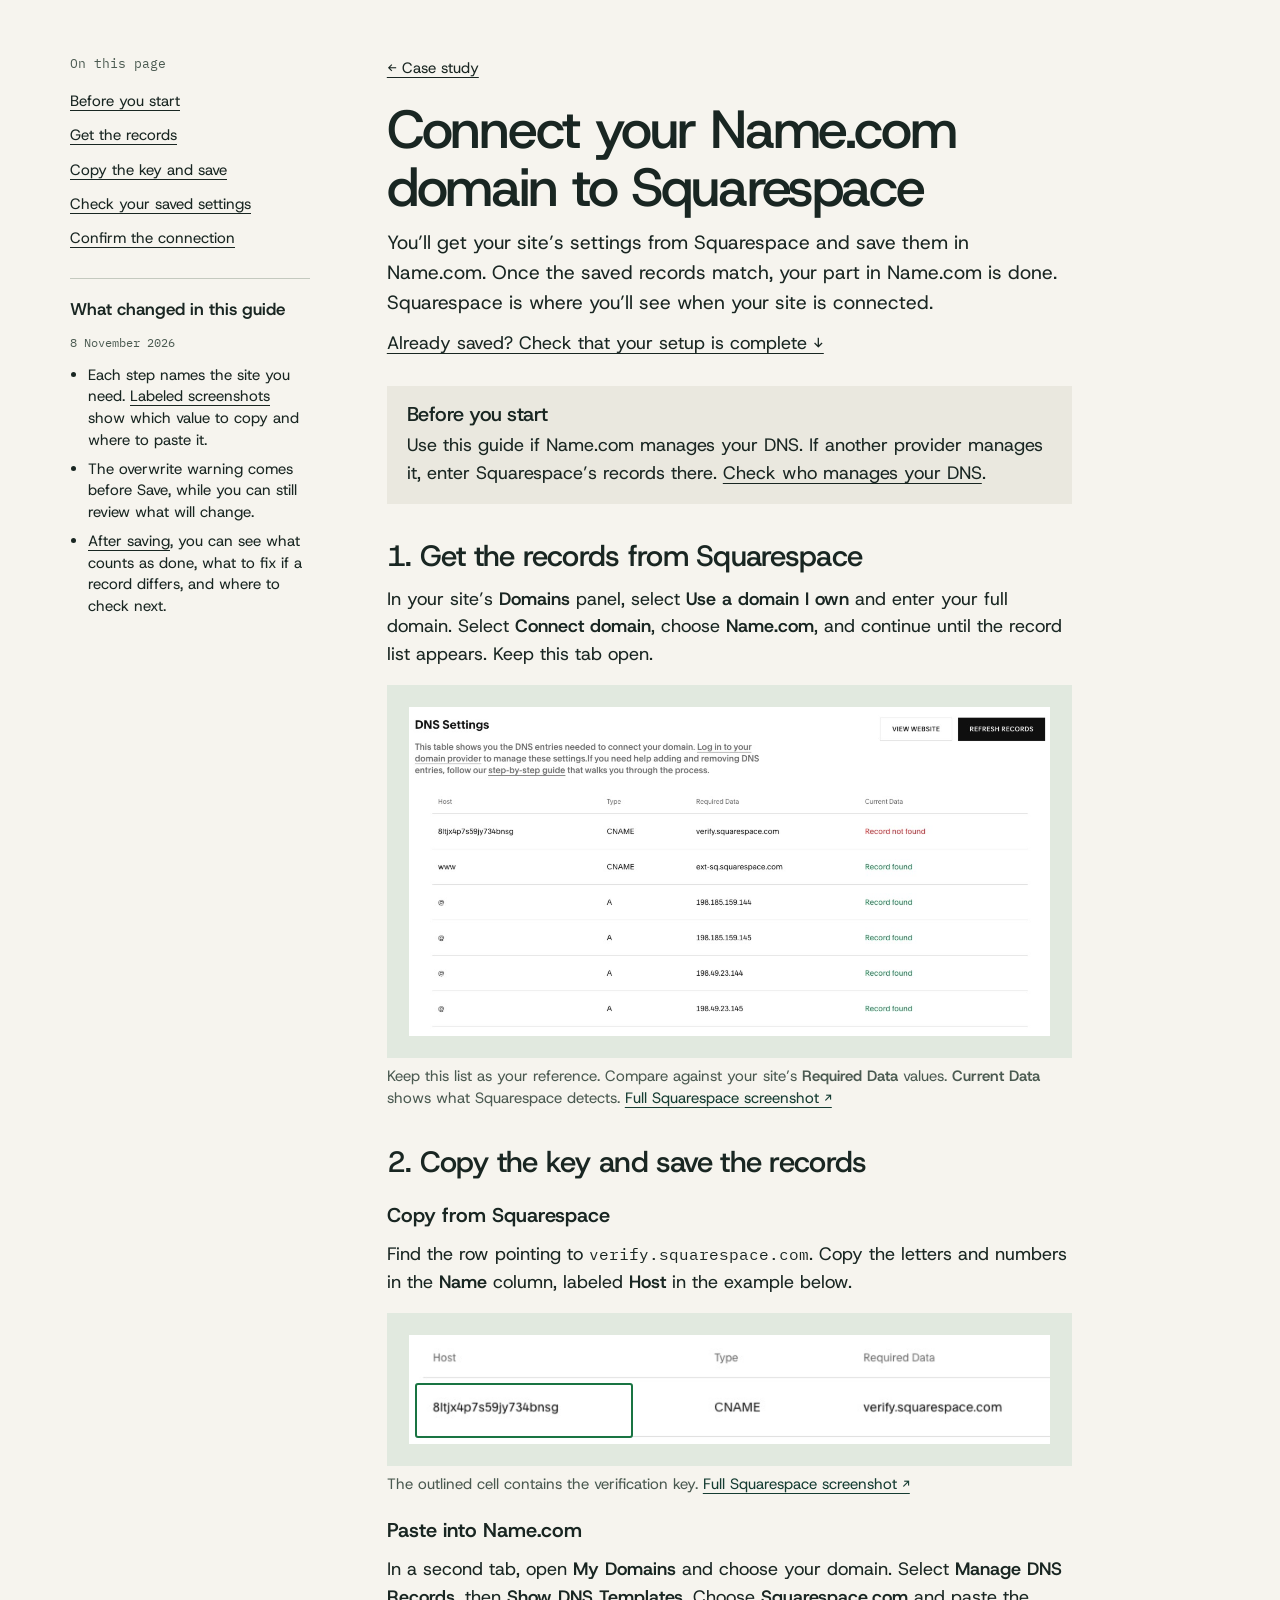
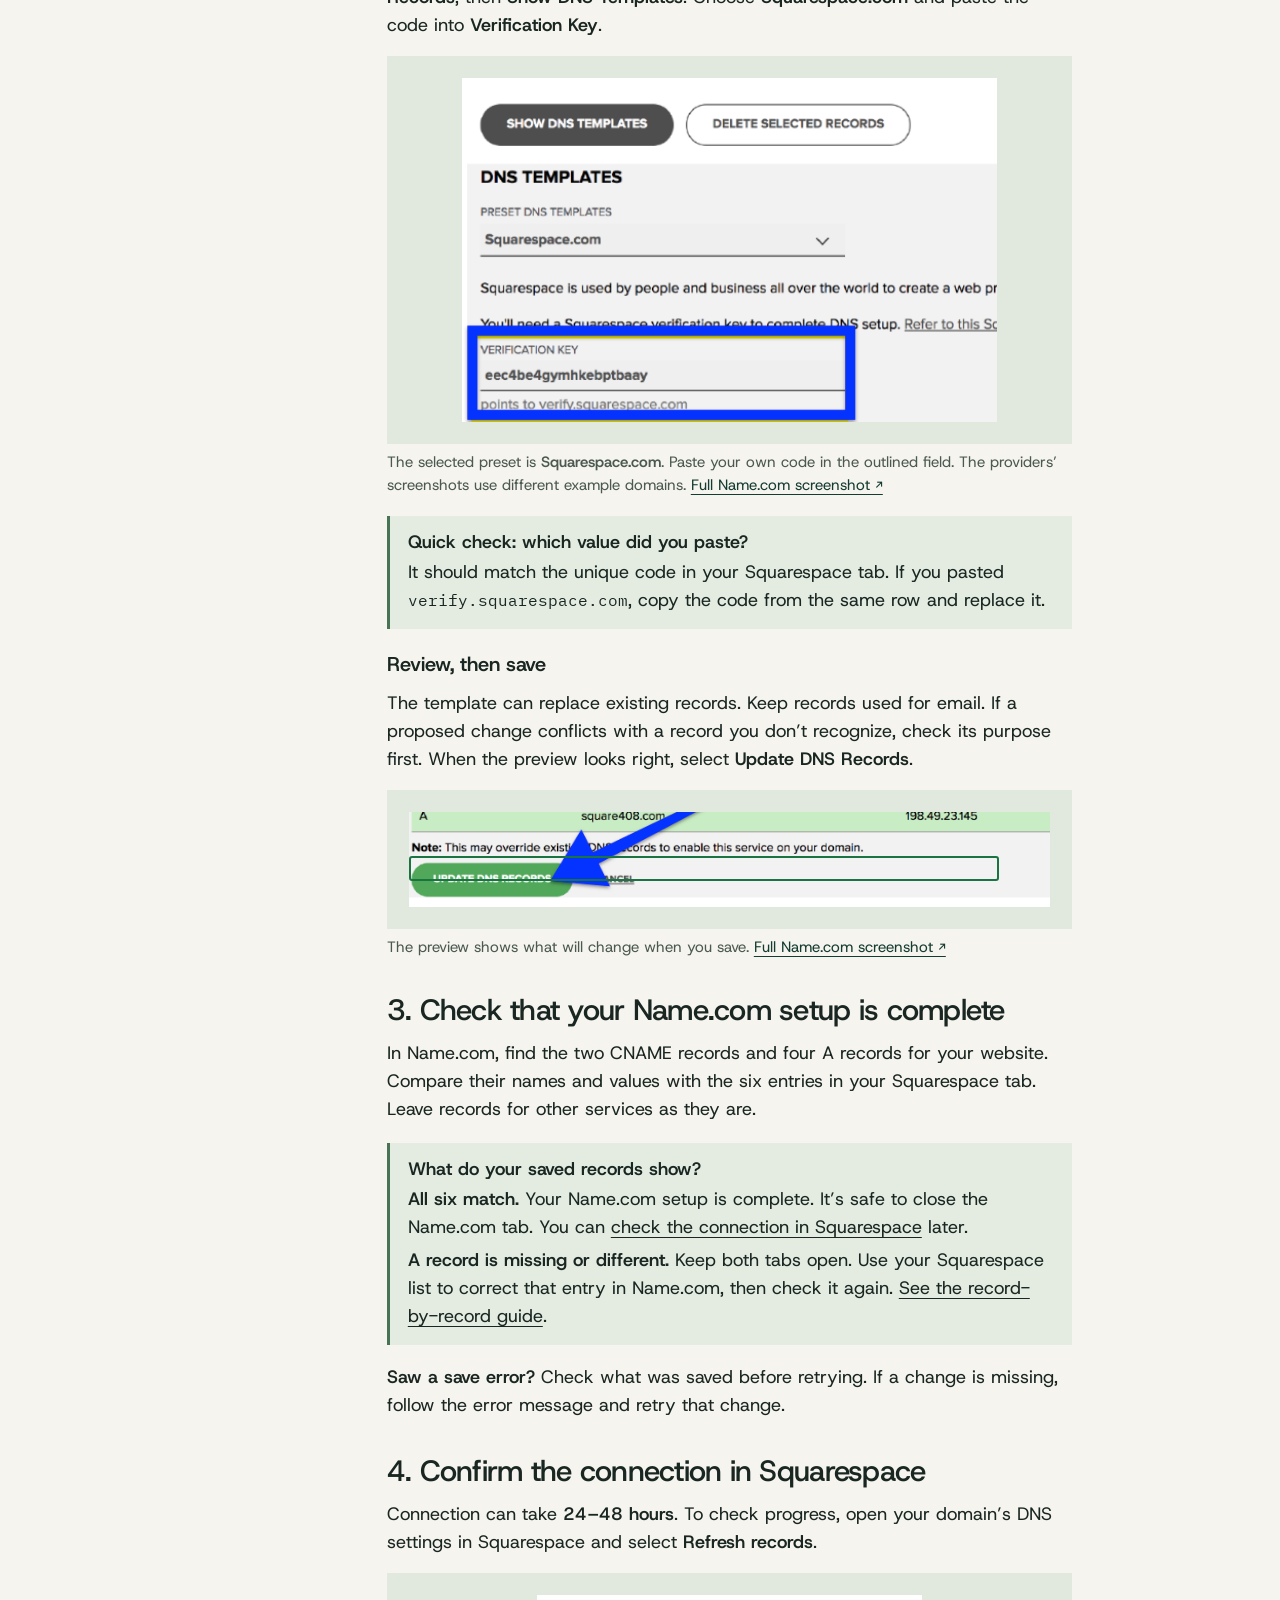
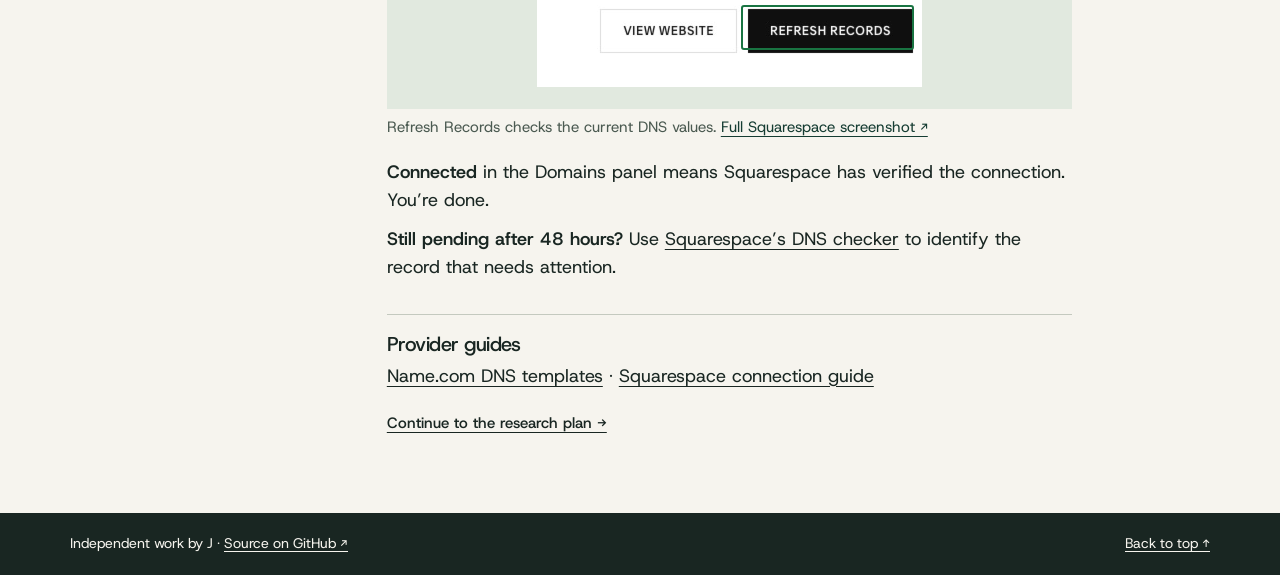
==== commit a5465a27: "Clarify when domain setup is complete and what owners do next" ====
--- a/guide.html
+++ b/guide.html
@@ -13,20 +13,21 @@
   <main id="main">
     <div class="shell guide-layout">
       <aside class="guide-rail"><div class="rail-content"><nav aria-label="Guide contents"><span>On this page</span>
-        <a href="#before">Before you start</a><a href="#start">Get the records</a><a href="#key">Copy the key and save</a><a href="#check">Can I close the tab?</a><a href="#connection">Confirm the connection</a></nav>
+        <a href="#before">Before you start</a><a href="#start">Get the records</a><a href="#key">Copy the key and save</a><a href="#check">Check your saved settings</a><a href="#connection">Confirm the connection</a></nav>
         <section class="guide-changes" aria-labelledby="changes-title">
-          <h2 id="changes-title">Change log</h2>
+          <h2 id="changes-title">What changed in this guide</h2>
           <time datetime="2026-11-08">8 November 2026</time>
           <ul>
-            <li>Added the <a href="#start">Squarespace record list</a> and a wider view of the <a href="#key">Name.com template</a>.</li>
-            <li>Added checks for the verification key and <a href="#check">when to close Name.com</a>.</li>
+            <li>Each step names the site you need. <a href="#key">Labeled screenshots</a> show which value to copy and where to paste it.</li>
+            <li>The overwrite warning comes before Save, while you can still review what will change.</li>
+            <li><a href="#check">After saving</a>, you can see what counts as done, what to fix if a record differs, and where to check next.</li>
           </ul>
         </section></div></aside>
       <article class="article lesson">
         <a class="backlink" href="./index.html#proposal">← Case study</a>
         <h1>Connect your Name.com domain to Squarespace</h1>
-        <p class="lesson-intro">You’ll copy a verification key between two tabs, save the records, and check when you can close Name.com. Squarespace confirms the connection separately.</p>
-        <p><a href="#check">Already saved? Check whether you can close Name.com ↓</a></p>
+        <p class="lesson-intro">You’ll get your site’s settings from Squarespace and save them in Name.com. Once the saved records match, your part in Name.com is done. Squarespace is where you’ll see when your site is connected.</p>
+        <p><a href="#check">Already saved? Check that your setup is complete ↓</a></p>
         <section class="prereq" id="before">
           <h2>Before you start</h2>
           <p>Use this guide if Name.com manages your DNS. If another provider manages it, enter Squarespace’s records there. <a href="https://cs.name.com/hc/en-us/articles/205934547-Changing-nameservers-for-DNS-management">Check who manages your DNS</a>.</p>
@@ -72,11 +73,11 @@
           </figure>
         </section>
         <section class="lesson-step" id="check">
-          <h2>3. Decide whether you can close Name.com</h2>
-          <p>Compare the two CNAME records and four A records with the values in your Squarespace tab. Your domain can also have records for other services.</p>
-          <div class="self-check"><h3>Do all six saved website records match Squarespace’s list?</h3>
-            <p><b>Yes.</b> You’ve finished your part in Name.com. You can close that tab and check progress in Squarespace later.</p>
-            <p><b>No.</b> Keep both tabs open. Compare the missing or different entry with your own Squarespace list. <a href="https://support.squarespace.com/hc/en-us/articles/205812418-Connecting-a-Name-com-domain-to-your-Squarespace-site">See the record-by-record guide</a>.</p>
+          <h2>3. Check that your Name.com setup is complete</h2>
+          <p>In Name.com, find the two CNAME records and four A records for your website. Compare their names and values with the six entries in your Squarespace tab. Leave records for other services as they are.</p>
+          <div class="self-check"><h3>What do your saved records show?</h3>
+            <p><b>All six match.</b> Your Name.com setup is complete. It’s safe to close the Name.com tab. You can <a href="#connection">check the connection in Squarespace</a> later.</p>
+            <p><b>A record is missing or different.</b> Keep both tabs open. Use your Squarespace list to correct that entry in Name.com, then check it again. <a href="https://support.squarespace.com/hc/en-us/articles/205812418-Connecting-a-Name-com-domain-to-your-Squarespace-site">See the record-by-record guide</a>.</p>
           </div>
           <p><b>Saw a save error?</b> Check what was saved before retrying. If a change is missing, follow the error message and retry that change.</p>
         </section>
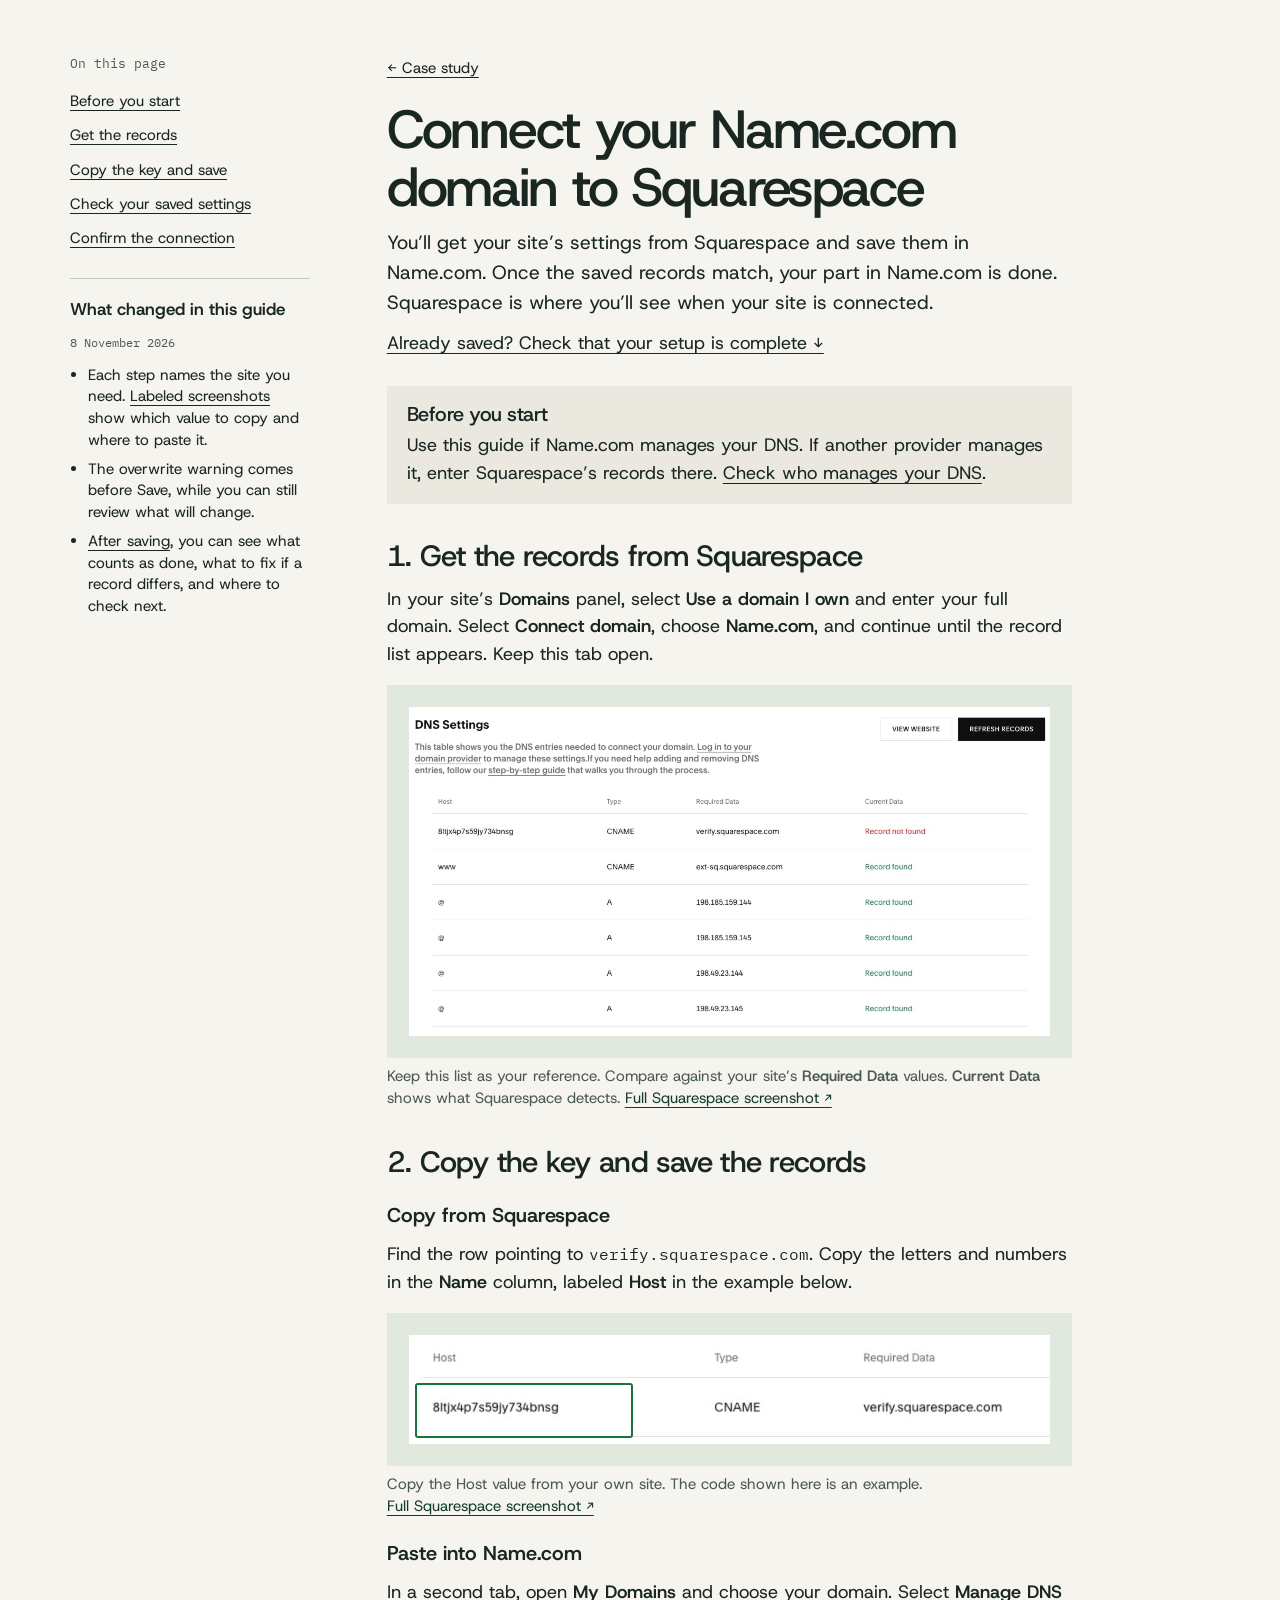
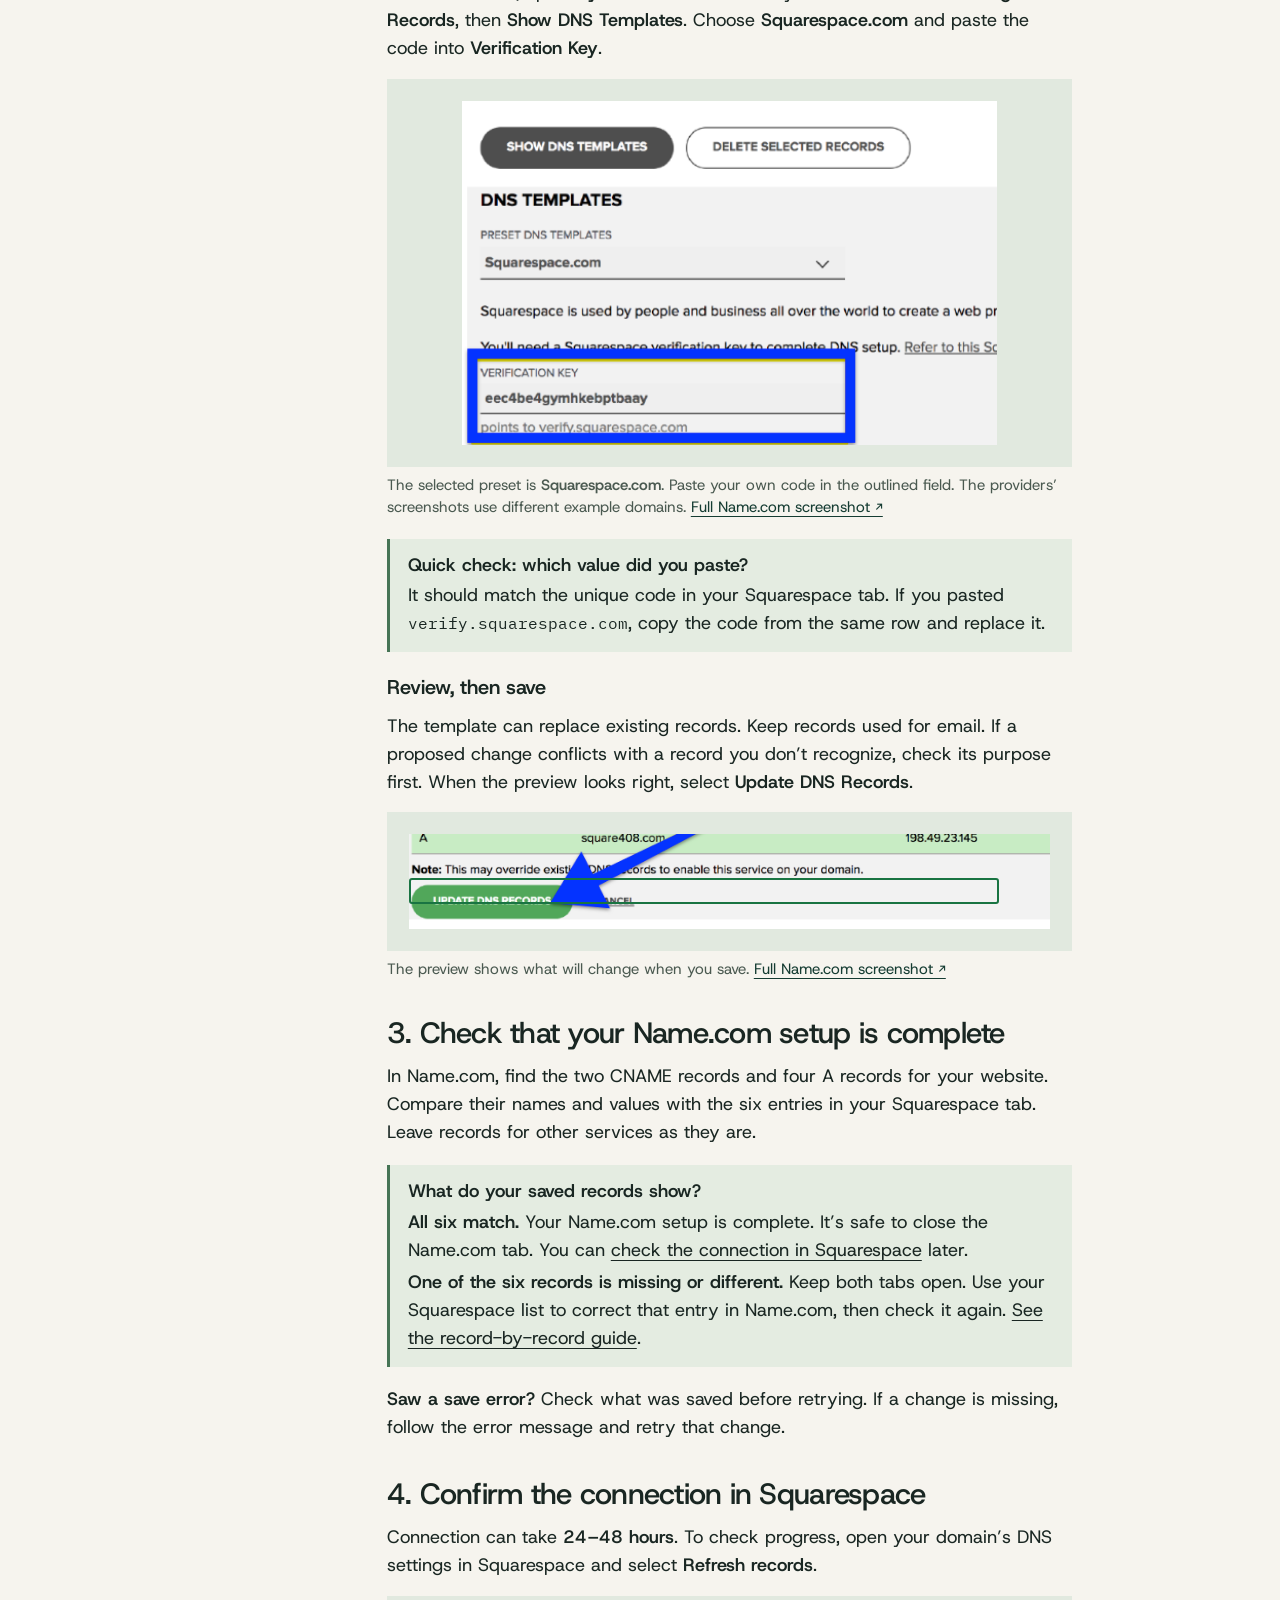
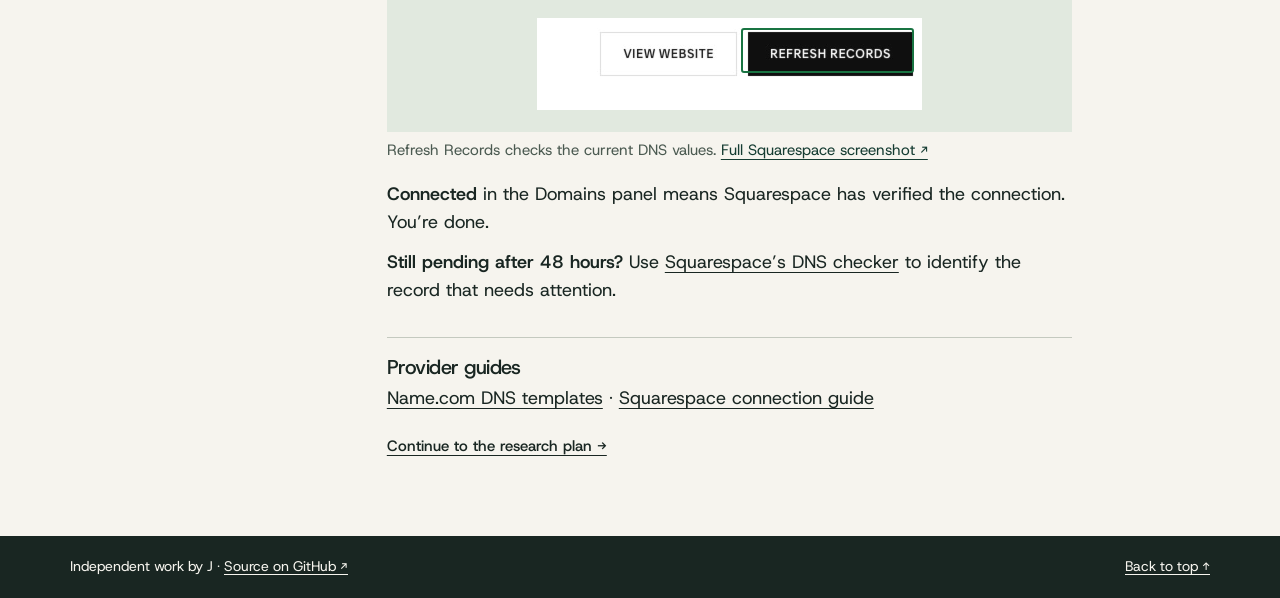
==== commit 5126d7e2: "Emphasize product decisions and make the verification row readable on mobile" ====
--- a/guide.html
+++ b/guide.html
@@ -48,9 +48,13 @@
           <p>Find the row pointing to <code>verify.squarespace.com</code>. Copy the letters and numbers in the <b>Name</b> column, labeled <b>Host</b> in the example below.</p>
           <figure class="guide-shot evidence source">
             <a class="plate" href="https://support.squarespace.com/hc/article_attachments/29511641419021" aria-label="Open the full published Squarespace screenshot: Squarespace DNS settings. The verification row contains a unique code under Host and points to verify.squarespace.com.">
+              <span class="verification-cells">
+                <span>Find this row<span class="verification-cell required-cell"><img src="./assets/source-detail.webp" alt="Required Data: verify.squarespace.com"></span></span>
+                <span>Copy your code from the same row<span class="verification-cell host-cell"><img src="./assets/source-detail.webp" alt="The Host cell contains the site’s unique code."></span></span>
+              </span>
               <span class="crop"><img src="./assets/source-detail.webp" width="727" height="124" alt="Squarespace DNS settings. The verification row contains a unique code under Host and points to verify.squarespace.com."><span class="mark" aria-hidden="true"></span></span>
             </a>
-            <figcaption>The outlined cell contains the verification key. <a href="https://support.squarespace.com/hc/article_attachments/29511641419021">Full Squarespace screenshot ↗</a></figcaption>
+            <figcaption>Copy the Host value from your own site. The code shown here is an example. <a href="https://support.squarespace.com/hc/article_attachments/29511641419021">Full Squarespace screenshot ↗</a></figcaption>
           </figure>
           <h3>Paste into Name.com</h3>
           <p>In a second tab, open <b>My Domains</b> and choose your domain. Select <b>Manage DNS Records</b>, then <b>Show DNS Templates</b>. Choose <b>Squarespace.com</b> and paste the code into <b>Verification Key</b>.</p>
@@ -77,7 +81,7 @@
           <p>In Name.com, find the two CNAME records and four A records for your website. Compare their names and values with the six entries in your Squarespace tab. Leave records for other services as they are.</p>
           <div class="self-check"><h3>What do your saved records show?</h3>
             <p><b>All six match.</b> Your Name.com setup is complete. It’s safe to close the Name.com tab. You can <a href="#connection">check the connection in Squarespace</a> later.</p>
-            <p><b>A record is missing or different.</b> Keep both tabs open. Use your Squarespace list to correct that entry in Name.com, then check it again. <a href="https://support.squarespace.com/hc/en-us/articles/205812418-Connecting-a-Name-com-domain-to-your-Squarespace-site">See the record-by-record guide</a>.</p>
+            <p><b>One of the six records is missing or different.</b> Keep both tabs open. Use your Squarespace list to correct that entry in Name.com, then check it again. <a href="https://support.squarespace.com/hc/en-us/articles/205812418-Connecting-a-Name-com-domain-to-your-Squarespace-site">See the record-by-record guide</a>.</p>
           </div>
           <p><b>Saw a save error?</b> Check what was saved before retrying. If a change is missing, follow the error message and retry that change.</p>
         </section>
--- a/assets/study.css
+++ b/assets/study.css
@@ -48,8 +48,6 @@
 .journey-person > svg { flex: 0 0 46px; color: var(--mint); }
 .journey-person b { display:block; font: 500 20px/1.3 var(--sans); color:var(--paper); }
 .journey-person span span { display:block; margin-top:4px; font:15px/1.45 var(--sans); }
-/* The diagram stays readable if animation is disabled. */
-.transfer { position:relative; }
 .transfer-row, .transfer-route { display:grid; grid-template-columns: minmax(0, 1fr) minmax(0, 1fr); align-items:center; column-gap: 12px; }
 .transfer-row .brand { display:block; width:100%; height:auto; justify-self:start; }
 .transfer-row .squarespace { max-width:165px; }
@@ -58,9 +56,15 @@
 .example-field > span { font:12px/1.4 var(--mono); color:#e5efe7; }
 .transfer-code { display:inline-block; padding:6px 11px; background:#254d40; border:1px solid #789888; border-radius:5px; color:var(--paper); font: 16px/1.3 var(--mono); }
 .destination { color:var(--mint); border-color:#a3c7b1; }
-.transfer-route > span { grid-column:2; justify-self:start; margin-left:34px; color:var(--mint); font-size:24px; }
+.transfer-route svg { grid-column:2; justify-self:start; margin:6px 0 6px 34px; color:var(--mint); }
+@media (prefers-reduced-motion: no-preference) {
+  .transfer-route svg { animation: handoff-pulse 2s ease-in-out 2; }
+}
+@keyframes handoff-pulse {
+  0%, 100% { opacity:1; }
+  50% { opacity:.58; }
+}
 .transfer-legend { margin-top:22px; color:#e2ebe4; font-size:15px; line-height:1.5; }
-.transfer-ghost { position:absolute; z-index:1; pointer-events:none; }
 .study { background: var(--ground); padding-block: clamp(38px,4.5vw,68px); }
 svg.lucide { width: 18px; height: 18px; vertical-align: -.18em; flex-shrink: 0; stroke-width: 1.7; }
 .narrative { display: grid; grid-template-columns: 240px minmax(0, 775px); gap: clamp(36px, 7vw, 110px); justify-content: space-between; }
@@ -109,7 +113,8 @@
 .email-help { border-top:1px solid var(--line); padding-top:14px; font-size:16px; }
 .email-help p { margin:3px 0 0; }
 .email-help a { color:var(--forest); }
-.decision-list { margin:20px 0; display:grid; grid-template-columns:minmax(135px, .8fr) 1.65fr; }
+.decision-heading { margin: 24px 0 8px; font-size: 21px; font-weight: 500; }
+.decision-list { margin:8px 0 20px; display:grid; grid-template-columns:minmax(135px, .8fr) 1.65fr; }
 .decision-list dt, .decision-list dd { border-top:1px solid var(--line); padding:12px 0; }
 .decision-list dt { padding-right:16px; font-weight:600; }
 .decision-list dd { margin:0; }
@@ -181,10 +186,16 @@
 .lesson .self-check h3 { margin: 0; font-size: 18px; }
 .lesson .self-check p { margin: 5px 0 0; }
 .guide-sources { border-top: 1px solid var(--line); margin: 32px 0 19px; padding-top: 17px; }
+.verification-cells { display: none; }
 @media (max-width: 480px) {
-  /* Keep the source value readable; the full table opens from the image. */
-  .lesson .source .crop img { width: 190%; }
-  .lesson .source .mark { left: 1.9%; width: 64.6%; }
+  .lesson .source .crop { display: none; }
+  .lesson .source .plate { text-decoration: none; }
+  .verification-cells { display: grid; gap: 12px; color: var(--forest); font: 500 15px/1.4 var(--sans); }
+  .verification-cell { display: block; position: relative; width: 240px; max-width: 100%; height: 124px; margin-top: 4px; overflow: hidden; }
+  /* Two cells from the same published row, shown at a legible scale. */
+  .verification-cell img { position: absolute; top: 0; width: auto; max-width: none; height: 124px; }
+  .required-cell img { right: 0; }
+  .host-cell img { left: 0; }
 }
 
 .author-note { position: relative; margin: 25px 0; padding: 14px 16px 14px 50px; }
@@ -204,6 +215,9 @@
 .experiment-head h3 { margin: 0; font-size: 24px; font-weight: 500; letter-spacing: -.02em; }
 .experiment-head span { color: var(--muted); font: 12px/1.6 var(--mono); }
 .experiment p { margin: 12px 0; }
+.experiment-settings { margin-top: 16px; border-top: 1px solid var(--line); }
+.experiment-settings summary { padding: 12px 0 4px; color: var(--forest); font-weight: 500; cursor: pointer; }
+.experiment-settings summary:hover { text-decoration: underline; }
 .settings { display: grid; grid-template-columns: minmax(130px,.7fr) 2fr; margin: 18px 0; }
 .settings dt, .settings dd { margin: 0; padding: 10px 0; border-top: 1px solid var(--line); font-size: 16px; }
 .settings dt { padding-right: 14px; font-weight: 600; }
